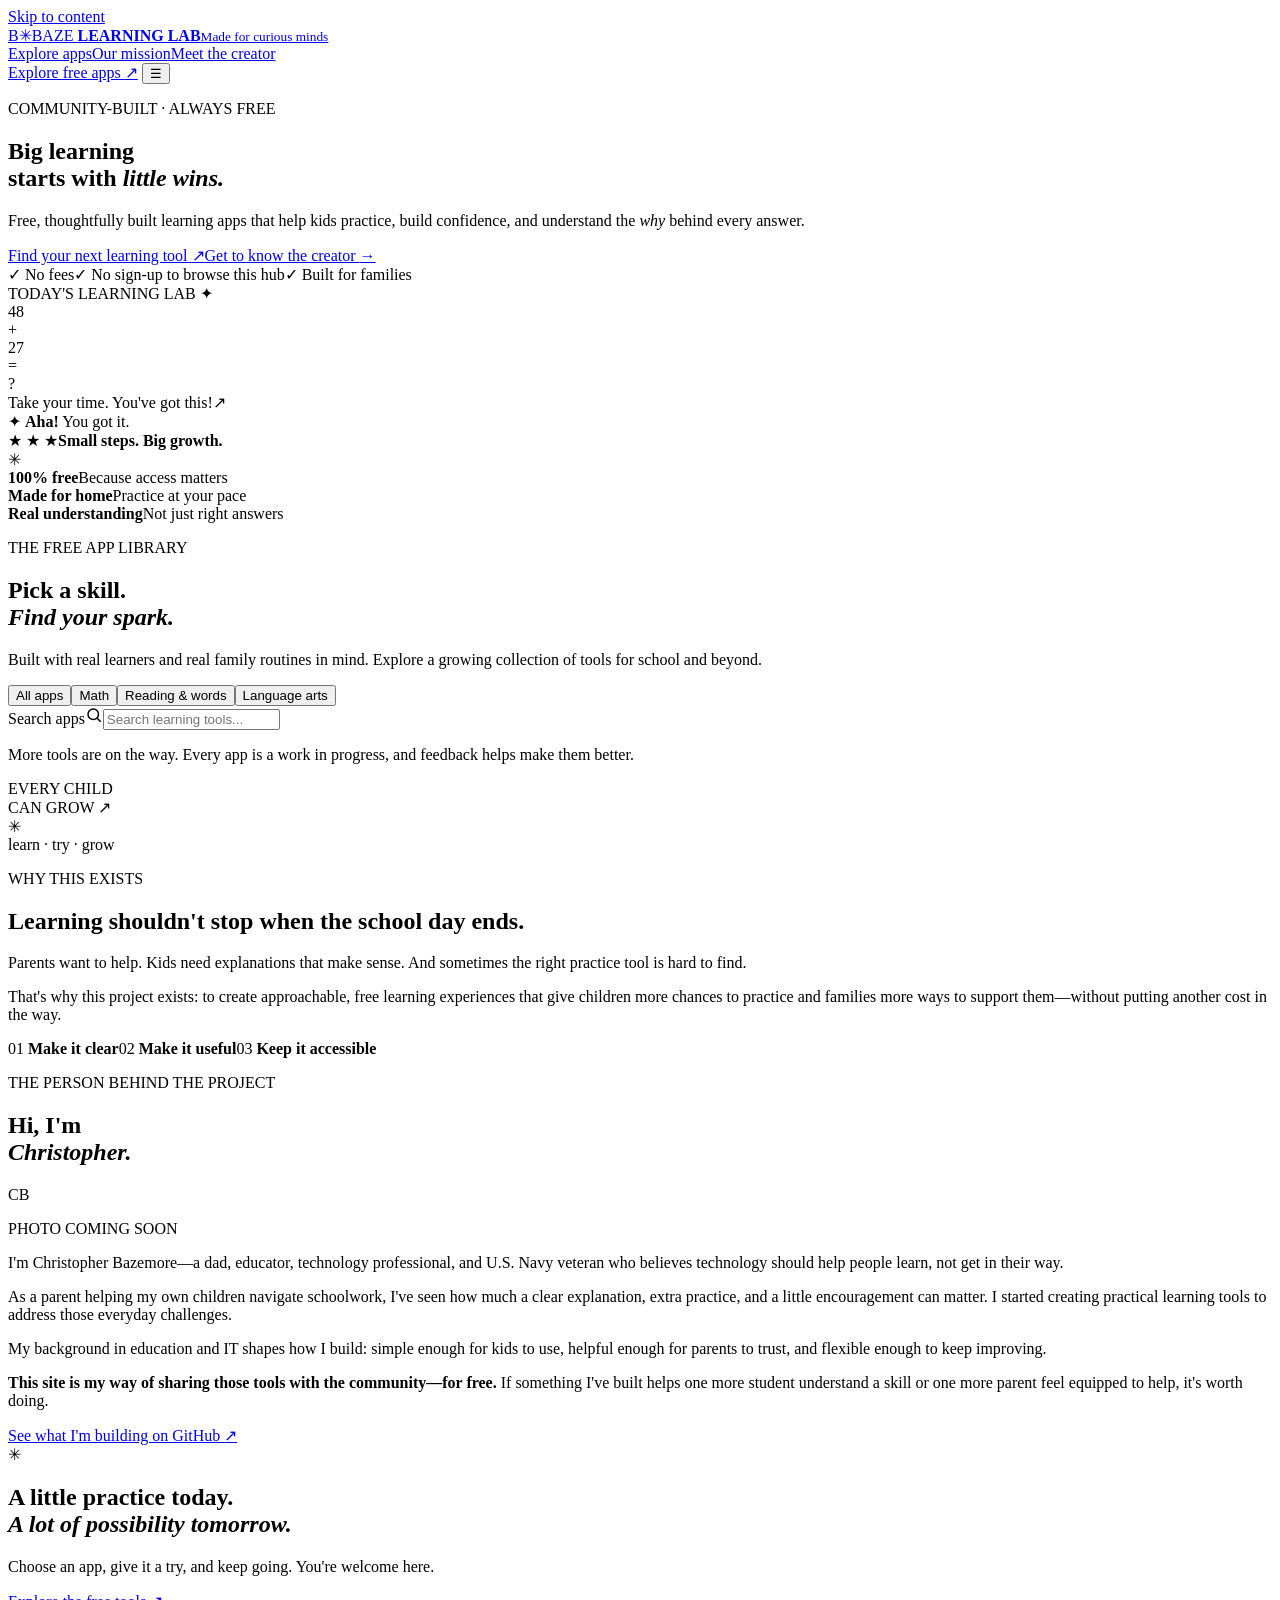
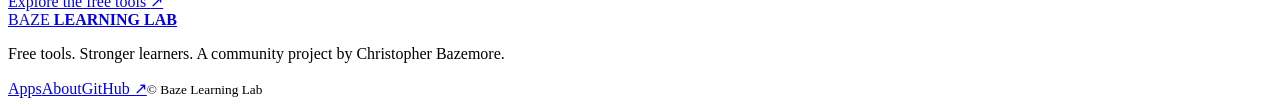
==== index.html @ 1b36d770 "Add Baze Learning Lab homepage" ====
<!doctype html>
<html lang="en">
<head>
  <meta charset="utf-8">
  <meta name="viewport" content="width=device-width, initial-scale=1">
  <meta name="theme-color" content="#102e31">
  <meta name="description" content="Free educational apps and practical learning tools for families, students and communities—created by Christopher Bazemore.">
  <meta property="og:title" content="Baze Learning Lab | Free Tools. Stronger Learners.">
  <meta property="og:description" content="A growing library of free, family-first learning apps created to make practice easier and learning stick.">
  <meta property="og:type" content="website">
  <title>Baze Learning Lab — Free Tools. Stronger Learners.</title>
  <link rel="icon" href="favicon.svg" type="image/svg+xml">
  <link rel="stylesheet" href="styles.css">
  <script defer src="script.js"></script>
</head>
<body>
  <a class="skip-link" href="#main">Skip to content</a>
  <header class="site-header">
    <div class="wrap nav-inner">
      <a class="brand" href="#home" aria-label="Baze Learning Lab home"><span class="brand-icon">B<span class="spark">✳</span></span><span>BAZE <strong>LEARNING LAB</strong><small>Made for curious minds</small></span></a>
      <nav aria-label="Main navigation"><a href="#apps">Explore apps</a><a href="#mission">Our mission</a><a href="#about">Meet the creator</a></nav>
      <a class="nav-cta" href="#apps">Explore free apps <span aria-hidden="true">↗</span></a>
      <button id="menuToggle" class="menu-toggle" aria-label="Open navigation" aria-expanded="false" aria-controls="mobileNav">☰</button>
    </div>
    <nav id="mobileNav" class="mobile-nav" aria-label="Mobile navigation" hidden><a href="#apps">Explore apps</a><a href="#mission">Our mission</a><a href="#about">Meet the creator</a></nav>
  </header>
  <main id="main">
    <section class="hero" id="home">
      <div class="wrap hero-layout">
        <div class="hero-copy"><p class="eyebrow"><span class="dot"></span> COMMUNITY-BUILT · ALWAYS FREE</p><h1>Big learning<br>starts with <em>little wins.</em></h1><p class="hero-lead">Free, thoughtfully built learning apps that help kids practice, build confidence, and understand the <em>why</em> behind every answer.</p><div class="hero-actions"><a class="btn btn-primary" href="#apps">Find your next learning tool <span aria-hidden="true">↗</span></a><a class="btn btn-text" href="#about">Get to know the creator <span aria-hidden="true">→</span></a></div><div class="hero-notes"><span>✓ No fees</span><span>✓ No sign-up to browse this hub</span><span>✓ Built for families</span></div></div>
        <div class="hero-art" aria-label="Illustrated learning dashboard"><div class="orb orb-one"></div><div class="orb orb-two"></div><div class="hero-card card-main"><div class="mini-title">TODAY'S LEARNING LAB <span>✦</span></div><div class="math-illustration"><div class="number number-a">48</div><div class="symbol">+</div><div class="number number-b">27</div><div class="equals">=</div><div class="question">?</div></div><div class="card-bottom"><span>Take your time. You've got this!</span><span class="small-arrow">↗</span></div></div><div class="floating-card float-top">✦ <strong>Aha!</strong> You got it.</div><div class="floating-card float-bottom"><span>★ ★ ★</span><strong>Small steps. Big growth.</strong></div><div class="decoration cross">✳</div></div>
      </div>
    </section>
    <section class="stats-band" aria-label="What matters"><div class="wrap stats-grid"><div><strong>100% free</strong><span>Because access matters</span></div><div><strong>Made for home</strong><span>Practice at your pace</span></div><div><strong>Real understanding</strong><span>Not just right answers</span></div></div></section>
    <section class="apps-section section" id="apps"><div class="wrap"><div class="section-top"><div><p class="eyebrow text-green">THE FREE APP LIBRARY</p><h2>Pick a skill.<br><em>Find your spark.</em></h2></div><p>Built with real learners and real family routines in mind. Explore a growing collection of tools for school and beyond.</p></div><div class="filters" role="group" aria-label="Filter apps"><div class="filter-buttons"><button class="filter active" data-filter="all" aria-pressed="true">All apps</button><button class="filter" data-filter="math" aria-pressed="false">Math</button><button class="filter" data-filter="reading" aria-pressed="false">Reading & words</button><button class="filter" data-filter="language" aria-pressed="false">Language arts</button></div><label class="search-wrap"><span class="visually-hidden">Search apps</span><svg viewBox="0 0 24 24" width="18" height="18" aria-hidden="true"><circle cx="11" cy="11" r="7" fill="none" stroke="currentColor" stroke-width="2"/><path d="m16 16 5 5" stroke="currentColor" stroke-width="2"/></svg><input type="search" id="search" placeholder="Search learning tools..."></label></div><div class="app-grid" id="appGrid"></div><p id="emptyState" class="empty" hidden>No apps match your search. Try another word or category.</p><p class="library-note">More tools are on the way. Every app is a work in progress, and feedback helps make them better.</p></div></section>
    <section class="mission-section section" id="mission"><div class="wrap mission-grid"><div class="mission-visual"><div class="mission-sticker">EVERY CHILD<br>CAN GROW <span>↗</span></div><div class="big-sun">✳</div><div class="scribble">learn · try · grow</div></div><div><p class="eyebrow">WHY THIS EXISTS</p><h2>Learning shouldn't stop when the school day ends.</h2><p>Parents want to help. Kids need explanations that make sense. And sometimes the right practice tool is hard to find.</p><p>That's why this project exists: to create approachable, free learning experiences that give children more chances to practice and families more ways to support them—without putting another cost in the way.</p><div class="mission-values"><span>01 <strong>Make it clear</strong></span><span>02 <strong>Make it useful</strong></span><span>03 <strong>Keep it accessible</strong></span></div></div></div></section>
    <section class="about-section section" id="about"><div class="wrap about-grid"><div><p class="eyebrow text-green">THE PERSON BEHIND THE PROJECT</p><h2>Hi, I'm<br><em>Christopher.</em></h2><div class="portrait-placeholder" aria-label="Creator portrait placeholder"><span>CB</span><p>PHOTO COMING SOON</p></div></div><div class="about-content"><p class="about-intro">I'm Christopher Bazemore—a dad, educator, technology professional, and U.S. Navy veteran who believes technology should help people learn, not get in their way.</p><p>As a parent helping my own children navigate schoolwork, I've seen how much a clear explanation, extra practice, and a little encouragement can matter. I started creating practical learning tools to address those everyday challenges.</p><p>My background in education and IT shapes how I build: simple enough for kids to use, helpful enough for parents to trust, and flexible enough to keep improving.</p><p><strong>This site is my way of sharing those tools with the community—for free.</strong> If something I've built helps one more student understand a skill or one more parent feel equipped to help, it's worth doing.</p><a class="about-link" href="https://github.com/bazeocrisy" target="_blank" rel="noopener noreferrer">See what I'm building on GitHub <span aria-hidden="true">↗</span></a></div></div></section>
    <section class="closing"><div class="wrap closing-content"><span class="closing-star" aria-hidden="true">✳</span><h2>A little practice today.<br><em>A lot of possibility tomorrow.</em></h2><p>Choose an app, give it a try, and keep going. You're welcome here.</p><a href="#apps" class="btn btn-light">Explore the free tools <span aria-hidden="true">↗</span></a></div></section>
  </main>
  <footer><div class="wrap footer-inner"><div><a class="footer-brand" href="#home">BAZE <strong>LEARNING LAB</strong></a><p>Free tools. Stronger learners. A community project by Christopher Bazemore.</p></div><div class="footer-right"><a href="#apps">Apps</a><a href="#about">About</a><a href="https://github.com/bazeocrisy" target="_blank" rel="noopener noreferrer">GitHub ↗</a><small>© <span id="year"></span> Baze Learning Lab</small></div></div></footer>
</body>
</html>
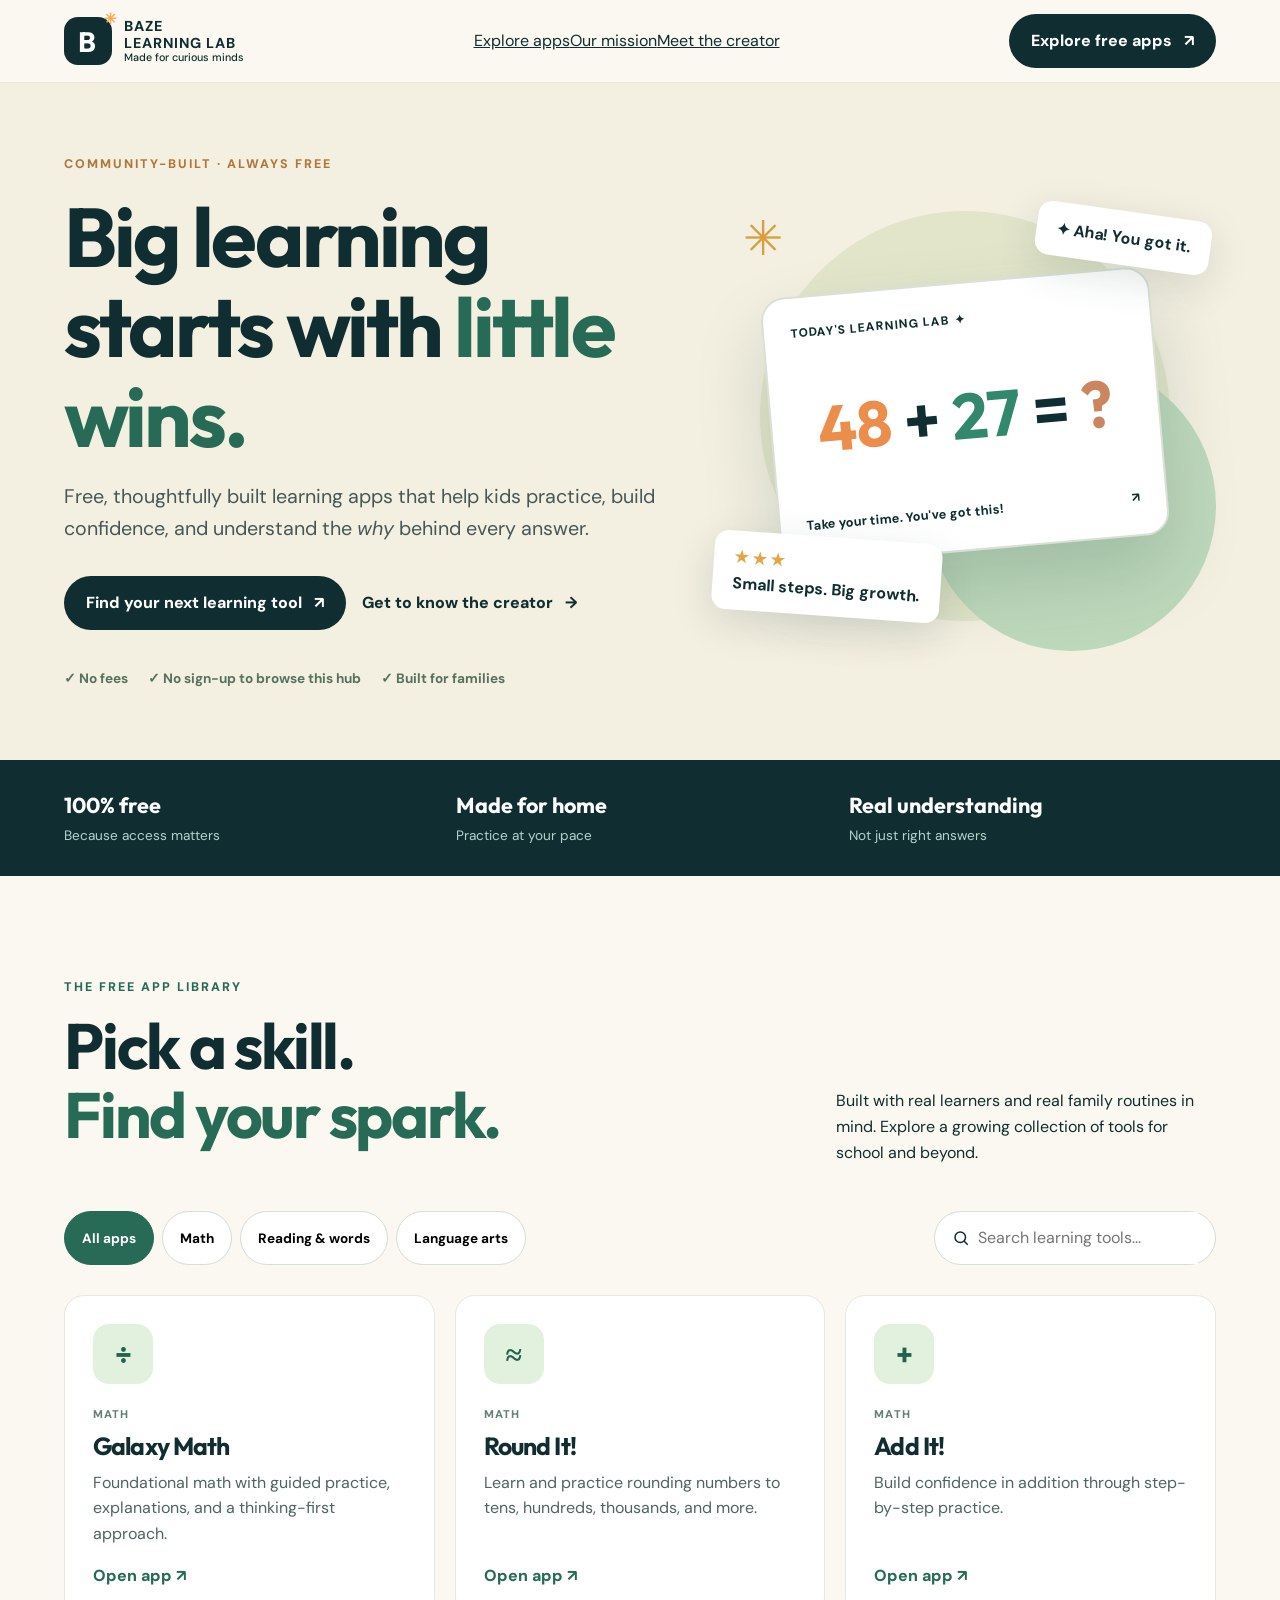
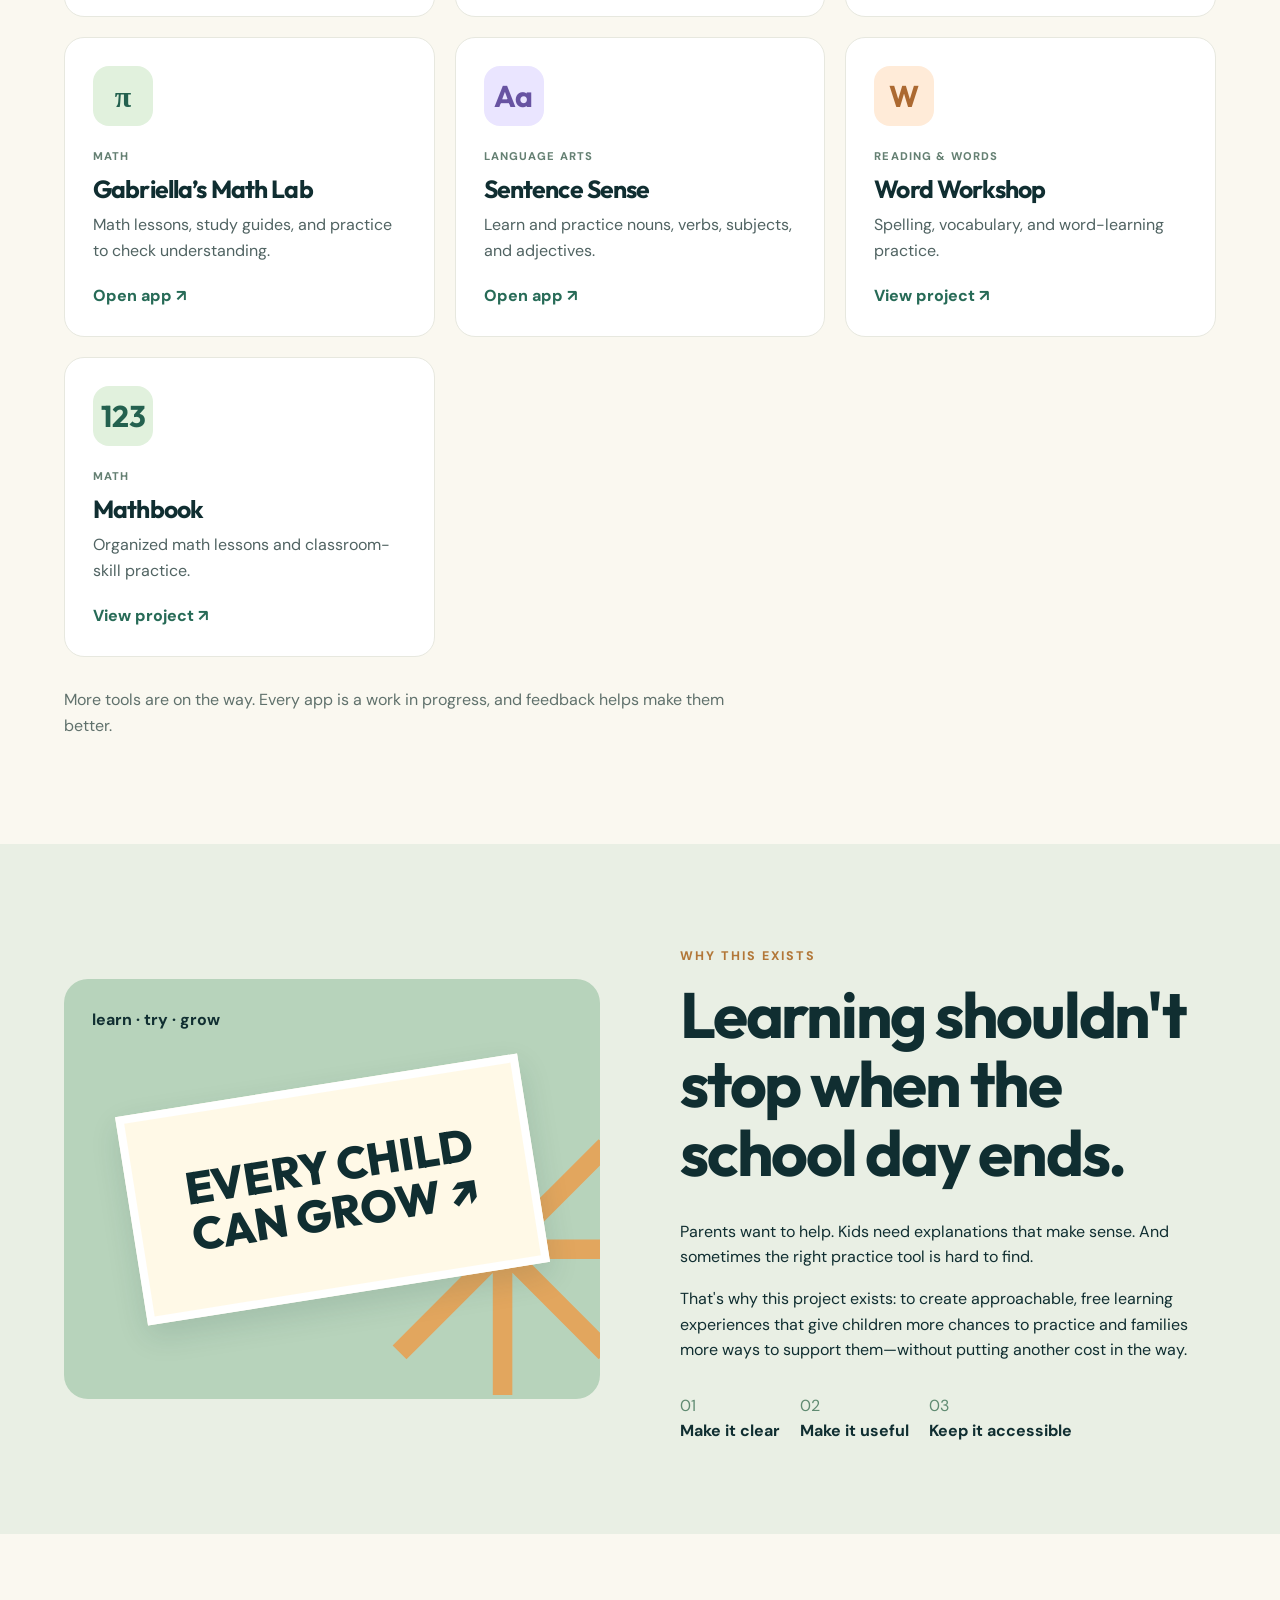
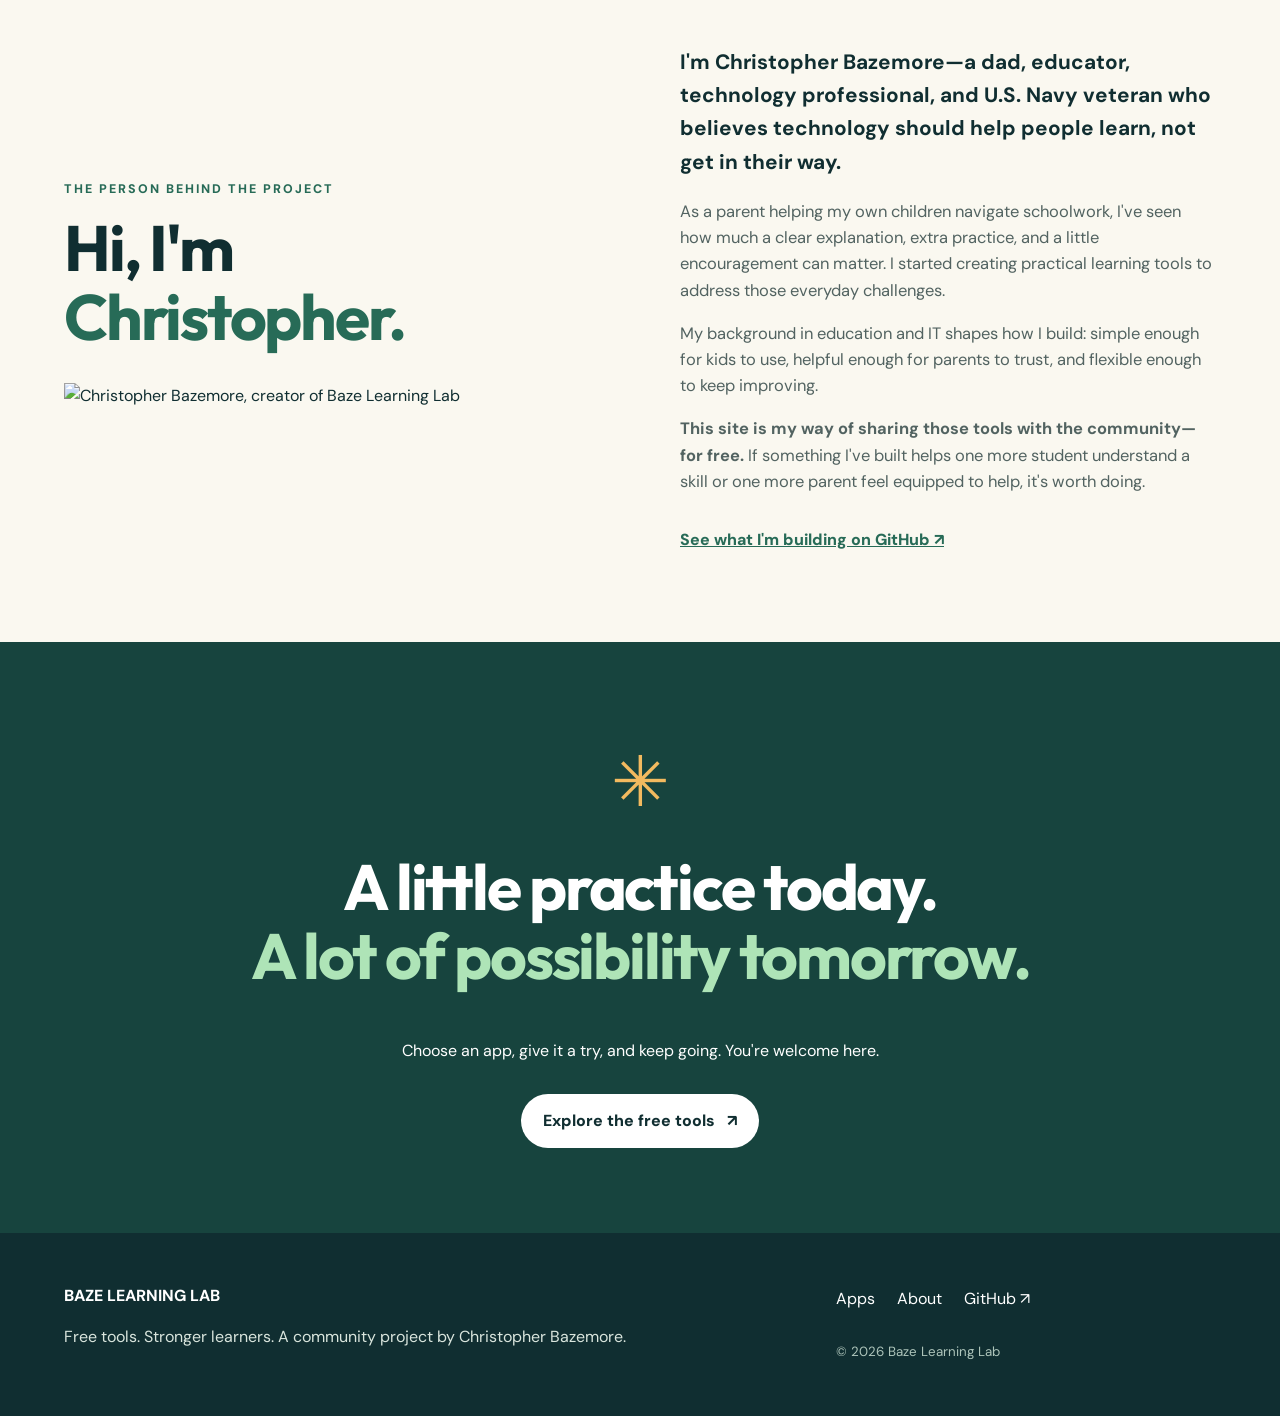
==== commit 98c8e6e7: "Display founder photograph in About section" ====
--- a/index.html
+++ b/index.html
@@ -34,7 +34,7 @@
     <section class="stats-band" aria-label="What matters"><div class="wrap stats-grid"><div><strong>100% free</strong><span>Because access matters</span></div><div><strong>Made for home</strong><span>Practice at your pace</span></div><div><strong>Real understanding</strong><span>Not just right answers</span></div></div></section>
     <section class="apps-section section" id="apps"><div class="wrap"><div class="section-top"><div><p class="eyebrow text-green">THE FREE APP LIBRARY</p><h2>Pick a skill.<br><em>Find your spark.</em></h2></div><p>Built with real learners and real family routines in mind. Explore a growing collection of tools for school and beyond.</p></div><div class="filters" role="group" aria-label="Filter apps"><div class="filter-buttons"><button class="filter active" data-filter="all" aria-pressed="true">All apps</button><button class="filter" data-filter="math" aria-pressed="false">Math</button><button class="filter" data-filter="reading" aria-pressed="false">Reading & words</button><button class="filter" data-filter="language" aria-pressed="false">Language arts</button></div><label class="search-wrap"><span class="visually-hidden">Search apps</span><svg viewBox="0 0 24 24" width="18" height="18" aria-hidden="true"><circle cx="11" cy="11" r="7" fill="none" stroke="currentColor" stroke-width="2"/><path d="m16 16 5 5" stroke="currentColor" stroke-width="2"/></svg><input type="search" id="search" placeholder="Search learning tools..."></label></div><div class="app-grid" id="appGrid"></div><p id="emptyState" class="empty" hidden>No apps match your search. Try another word or category.</p><p class="library-note">More tools are on the way. Every app is a work in progress, and feedback helps make them better.</p></div></section>
     <section class="mission-section section" id="mission"><div class="wrap mission-grid"><div class="mission-visual"><div class="mission-sticker">EVERY CHILD<br>CAN GROW <span>↗</span></div><div class="big-sun">✳</div><div class="scribble">learn · try · grow</div></div><div><p class="eyebrow">WHY THIS EXISTS</p><h2>Learning shouldn't stop when the school day ends.</h2><p>Parents want to help. Kids need explanations that make sense. And sometimes the right practice tool is hard to find.</p><p>That's why this project exists: to create approachable, free learning experiences that give children more chances to practice and families more ways to support them—without putting another cost in the way.</p><div class="mission-values"><span>01 <strong>Make it clear</strong></span><span>02 <strong>Make it useful</strong></span><span>03 <strong>Keep it accessible</strong></span></div></div></div></section>
-    <section class="about-section section" id="about"><div class="wrap about-grid"><div><p class="eyebrow text-green">THE PERSON BEHIND THE PROJECT</p><h2>Hi, I'm<br><em>Christopher.</em></h2><div class="portrait-placeholder" aria-label="Creator portrait placeholder"><span>CB</span><p>PHOTO COMING SOON</p></div></div><div class="about-content"><p class="about-intro">I'm Christopher Bazemore—a dad, educator, technology professional, and U.S. Navy veteran who believes technology should help people learn, not get in their way.</p><p>As a parent helping my own children navigate schoolwork, I've seen how much a clear explanation, extra practice, and a little encouragement can matter. I started creating practical learning tools to address those everyday challenges.</p><p>My background in education and IT shapes how I build: simple enough for kids to use, helpful enough for parents to trust, and flexible enough to keep improving.</p><p><strong>This site is my way of sharing those tools with the community—for free.</strong> If something I've built helps one more student understand a skill or one more parent feel equipped to help, it's worth doing.</p><a class="about-link" href="https://github.com/bazeocrisy" target="_blank" rel="noopener noreferrer">See what I'm building on GitHub <span aria-hidden="true">↗</span></a></div></div></section>
+    <section class="about-section section" id="about"><div class="wrap about-grid"><div><p class="eyebrow text-green">THE PERSON BEHIND THE PROJECT</p><h2>Hi, I'm<br><em>Christopher.</em></h2><img class="creator-portrait" src="IMG_0071.jpeg" alt="Christopher Bazemore, creator of Baze Learning Lab" width="460" height="460" loading="lazy"></div><div class="about-content"><p class="about-intro">I'm Christopher Bazemore—a dad, educator, technology professional, and U.S. Navy veteran who believes technology should help people learn, not get in their way.</p><p>As a parent helping my own children navigate schoolwork, I've seen how much a clear explanation, extra practice, and a little encouragement can matter. I started creating practical learning tools to address those everyday challenges.</p><p>My background in education and IT shapes how I build: simple enough for kids to use, helpful enough for parents to trust, and flexible enough to keep improving.</p><p><strong>This site is my way of sharing those tools with the community—for free.</strong> If something I've built helps one more student understand a skill or one more parent feel equipped to help, it's worth doing.</p><a class="about-link" href="https://github.com/bazeocrisy" target="_blank" rel="noopener noreferrer">See what I'm building on GitHub <span aria-hidden="true">↗</span></a></div></div></section>
     <section class="closing"><div class="wrap closing-content"><span class="closing-star" aria-hidden="true">✳</span><h2>A little practice today.<br><em>A lot of possibility tomorrow.</em></h2><p>Choose an app, give it a try, and keep going. You're welcome here.</p><a href="#apps" class="btn btn-light">Explore the free tools <span aria-hidden="true">↗</span></a></div></section>
   </main>
   <footer><div class="wrap footer-inner"><div><a class="footer-brand" href="#home">BAZE <strong>LEARNING LAB</strong></a><p>Free tools. Stronger learners. A community project by Christopher Bazemore.</p></div><div class="footer-right"><a href="#apps">Apps</a><a href="#about">About</a><a href="https://github.com/bazeocrisy" target="_blank" rel="noopener noreferrer">GitHub ↗</a><small>© <span id="year"></span> Baze Learning Lab</small></div></div></footer>
--- a/styles.css
+++ b/styles.css
@@ -0,0 +1,2 @@
+@import url('https://fonts.googleapis.com/css2?family=DM+Sans:wght@400;500;600;700;800&family=Outfit:wght@400;500;600;700;800&display=swap');
+:root{--ink:#102e31;--green:#276b57;--cream:#faf8f0;--orange:#f5aa57;--line:#e7e8df}*{box-sizing:border-box}html{scroll-behavior:smooth}body{margin:0;background:var(--cream);color:var(--ink);font-family:"DM Sans",Arial,sans-serif;line-height:1.6}h1,h2,h3{font-family:Outfit,Arial,sans-serif;line-height:1.08;letter-spacing:-.035em}h1{font-size:clamp(3.5rem,6.5vw,6.8rem);margin:.2em 0}h2{font-size:clamp(2.8rem,5vw,4.7rem);margin:.2em 0 .5em}h3{font-size:1.55rem;margin:.6rem 0}h1 em,h2 em{color:var(--green);font-style:normal}p{max-width:62ch}a{color:inherit}.wrap{max-width:1200px;margin:auto;padding:0 24px}.section{padding:90px 0}.eyebrow{font-size:.78rem;font-weight:800;letter-spacing:.16em;color:#b27738}.text-green{color:var(--green)}.skip-link{position:absolute;top:-80px;background:#fff;padding:10px;z-index:9}.skip-link:focus{top:0}.site-header{background:var(--cream);position:sticky;top:0;z-index:10;border-bottom:1px solid var(--line)}.nav-inner{min-height:82px;display:flex;align-items:center;justify-content:space-between;gap:24px}.brand{display:flex;align-items:center;gap:12px;text-decoration:none;font-size:.9rem;font-weight:800;line-height:1.15;letter-spacing:.07em}.brand strong{display:block}.brand small{display:block;font-size:.67rem;font-weight:500;letter-spacing:0}.brand-icon{display:grid;place-items:center;position:relative;width:48px;height:48px;border-radius:14px;background:var(--ink);color:white;font:bold 28px Outfit}.spark{position:absolute;color:var(--orange);font-size:15px;right:-6px;top:-8px}.nav-cta,.btn{display:inline-flex;align-items:center;gap:12px;text-decoration:none;font-weight:800;border-radius:40px;padding:14px 22px}.nav-cta,.btn-primary{background:var(--ink);color:white}.btn-text{padding-left:0}.btn-light{background:#fff;color:var(--ink)}.menu-toggle{display:none}.mobile-nav{padding:18px 25px;background:white}.mobile-nav a{display:block;padding:8px}.mobile-nav[hidden]{display:none}.hero{overflow:hidden;background:#f3efe1}.hero-layout{display:grid;grid-template-columns:1.1fr .9fr;align-items:center;min-height:670px;gap:35px;padding-top:60px;padding-bottom:70px}.hero-lead{font-size:1.23rem;color:#465758}.hero-actions{display:flex;align-items:center;flex-wrap:wrap;gap:16px;margin-top:32px}.hero-notes{display:flex;flex-wrap:wrap;gap:20px;font-size:.85rem;margin-top:38px;font-weight:700;color:#57715f}.hero-art{position:relative;min-height:470px;display:grid;place-items:center}.orb{position:absolute;border-radius:50%}.orb-one{width:410px;height:410px;background:#e2e5ca}.orb-two{width:290px;height:290px;background:#bed8bc;right:0;bottom:0}.hero-card{position:relative;transform:rotate(-5deg);background:white;box-shadow:0 35px 70px #1a48332c;border:2px solid #dae0d6;border-radius:24px;padding:26px;width:min(390px,90%)}.mini-title{font-size:.75rem;font-weight:800;letter-spacing:.09em}.math-illustration{font:700 clamp(42px,5vw,68px) Outfit;display:flex;flex-wrap:wrap;justify-content:center;align-items:center;gap:12px;padding:46px 0}.number-a{color:#ec8e4b}.number-b{color:#32886c}.question{color:#cb8660}.card-bottom{font-size:.8rem;font-weight:700;display:flex;justify-content:space-between}.floating-card{position:absolute;z-index:1;background:white;padding:14px 20px;border-radius:14px;box-shadow:0 12px 40px #153d3522;font-weight:700}.float-top{top:30px;right:5px;transform:rotate(8deg)}.float-bottom{bottom:35px;left:0;transform:rotate(4deg)}.float-bottom span{display:block;color:#e2a647}.cross{position:absolute;top:20px;left:30px;font-size:3rem;color:#d99e40}.stats-band{background:var(--ink);color:white;padding:28px 0}.stats-grid{display:grid;grid-template-columns:repeat(3,1fr);gap:25px}.stats-grid strong{display:block;font-family:Outfit;font-size:1.35rem}.stats-grid span{font-size:.85rem;color:#b3d2cd}.section-top{display:flex;justify-content:space-between;align-items:end;gap:40px}.section-top>p{max-width:380px}.filters{display:flex;justify-content:space-between;gap:16px;flex-wrap:wrap;margin:30px 0}.filter-buttons{display:flex;flex-wrap:wrap;gap:8px}.filter{border:1px solid #d7ded5;border-radius:50px;background:white;padding:11px 17px;font:700 .85rem "DM Sans";cursor:pointer}.filter.active{background:var(--green);border-color:var(--green);color:#fff}.search-wrap{display:flex;align-items:center;gap:8px;border:1px solid #d7ded5;border-radius:50px;background:#fff;padding:0 17px}.search-wrap input{border:0;padding:13px 0;font:inherit;outline:none;width:220px}.visually-hidden{position:absolute;width:1px;height:1px;overflow:hidden;clip:rect(0,0,0,0)}.app-grid{display:grid;grid-template-columns:repeat(3,minmax(0,1fr));gap:20px}.app-card{background:white;border:1px solid var(--line);border-radius:20px;padding:28px;display:flex;flex-direction:column;min-height:300px;transition:transform .2s,box-shadow .2s}.app-card:hover{transform:translateY(-4px);box-shadow:0 18px 40px #153d3518}.app-icon{width:60px;height:60px;border-radius:16px;background:#e1f1dd;color:#24614f;display:grid;place-items:center;font:bold 30px Outfit}.app-icon.reading{background:#ffebd8;color:#ac6931}.app-icon.language{background:#eae5ff;color:#6853a2}.app-category{color:#658073;text-transform:uppercase;letter-spacing:.1em;font-size:.7rem;font-weight:800;margin-top:22px}.app-card p{margin-top:0;color:#506362}.app-card a{margin-top:auto;font-weight:800;color:var(--green);text-decoration:none}.library-note,.empty{color:#60716c;margin-top:30px}.mission-section{background:#e9efe4}.mission-grid,.about-grid{display:grid;grid-template-columns:1fr 1fr;gap:80px;align-items:center}.mission-visual{min-height:420px;background:#b7d3bb;border-radius:24px;position:relative;display:grid;place-items:center;overflow:hidden}.mission-sticker{position:relative;z-index:1;padding:50px;background:#fff9e7;border:8px solid #fff;transform:rotate(-9deg);font:800 45px/1.05 Outfit;box-shadow:0 12px 30px #163f3f22}.big-sun{position:absolute;font-size:400px;color:#e2a65e;right:-70px;bottom:-180px}.scribble{position:absolute;top:28px;left:28px;font-weight:700}.mission-values{display:flex;flex-wrap:wrap;gap:20px;margin-top:30px}.mission-values span{display:block;color:#608b72}.mission-values strong{display:block;color:var(--ink)}.portrait-placeholder{border-radius:22px;background:#dce8db;max-width:330px;min-height:320px;display:grid;place-content:center;text-align:center}.portrait-placeholder span{font:bold 100px Outfit;color:#58916e}.portrait-placeholder p{font-size:.7rem;font-weight:800;letter-spacing:.15em}.about-content p{font-size:1.03rem;color:#526361}.about-content .about-intro{font-size:1.3rem;color:var(--ink);font-weight:700}.about-link{display:inline-block;font-weight:800;margin-top:15px;color:var(--green)}.closing{background:#17443e;color:white;text-align:center;padding:85px 0}.closing h2 em{color:#aee4b7}.closing-content{display:grid;justify-items:center}.closing-content p{margin-bottom:30px}.closing-star{font-size:70px;color:#f3ba5f}footer{padding:50px 0;background:#102e31;color:#d9e5dd}.footer-inner{display:flex;justify-content:space-between;gap:40px}.footer-brand{color:#fff;text-decoration:none;font-weight:800}.footer-right{display:flex;flex-wrap:wrap;gap:22px;align-items:center}.footer-right a{color:#fff;text-decoration:none}.footer-right small{width:100%;color:#adc4ba}@media(max-width:850px){.hero-layout,.mission-grid,.about-grid{grid-template-columns:1fr}.hero-layout{padding-top:50px}.hero-art{min-height:350px}.app-grid{grid-template-columns:repeat(2,1fr)}.section-top{display:block}.mission-grid,.about-grid{gap:40px}}@media(max-width:600px){.nav-cta{display:none}.menu-toggle{display:block;border:0;background:var(--ink);color:#fff;border-radius:9px;padding:10px 14px}.hero-art{min-height:270px}.hero-card{padding:15px}.math-illustration{padding:22px 0}.floating-card{font-size:.7rem}.stats-grid{grid-template-columns:1fr;gap:16px}.app-grid{grid-template-columns:1fr}.section{padding:55px 0}.mission-visual{min-height:280px}.mission-sticker{font-size:30px}.footer-inner{display:block}.footer-right{margin-top:25px}.search-wrap{width:100%}.search-wrap input{width:100%}}@media(prefers-reduced-motion:reduce){html{scroll-behavior:auto}.app-card{transition:none}}
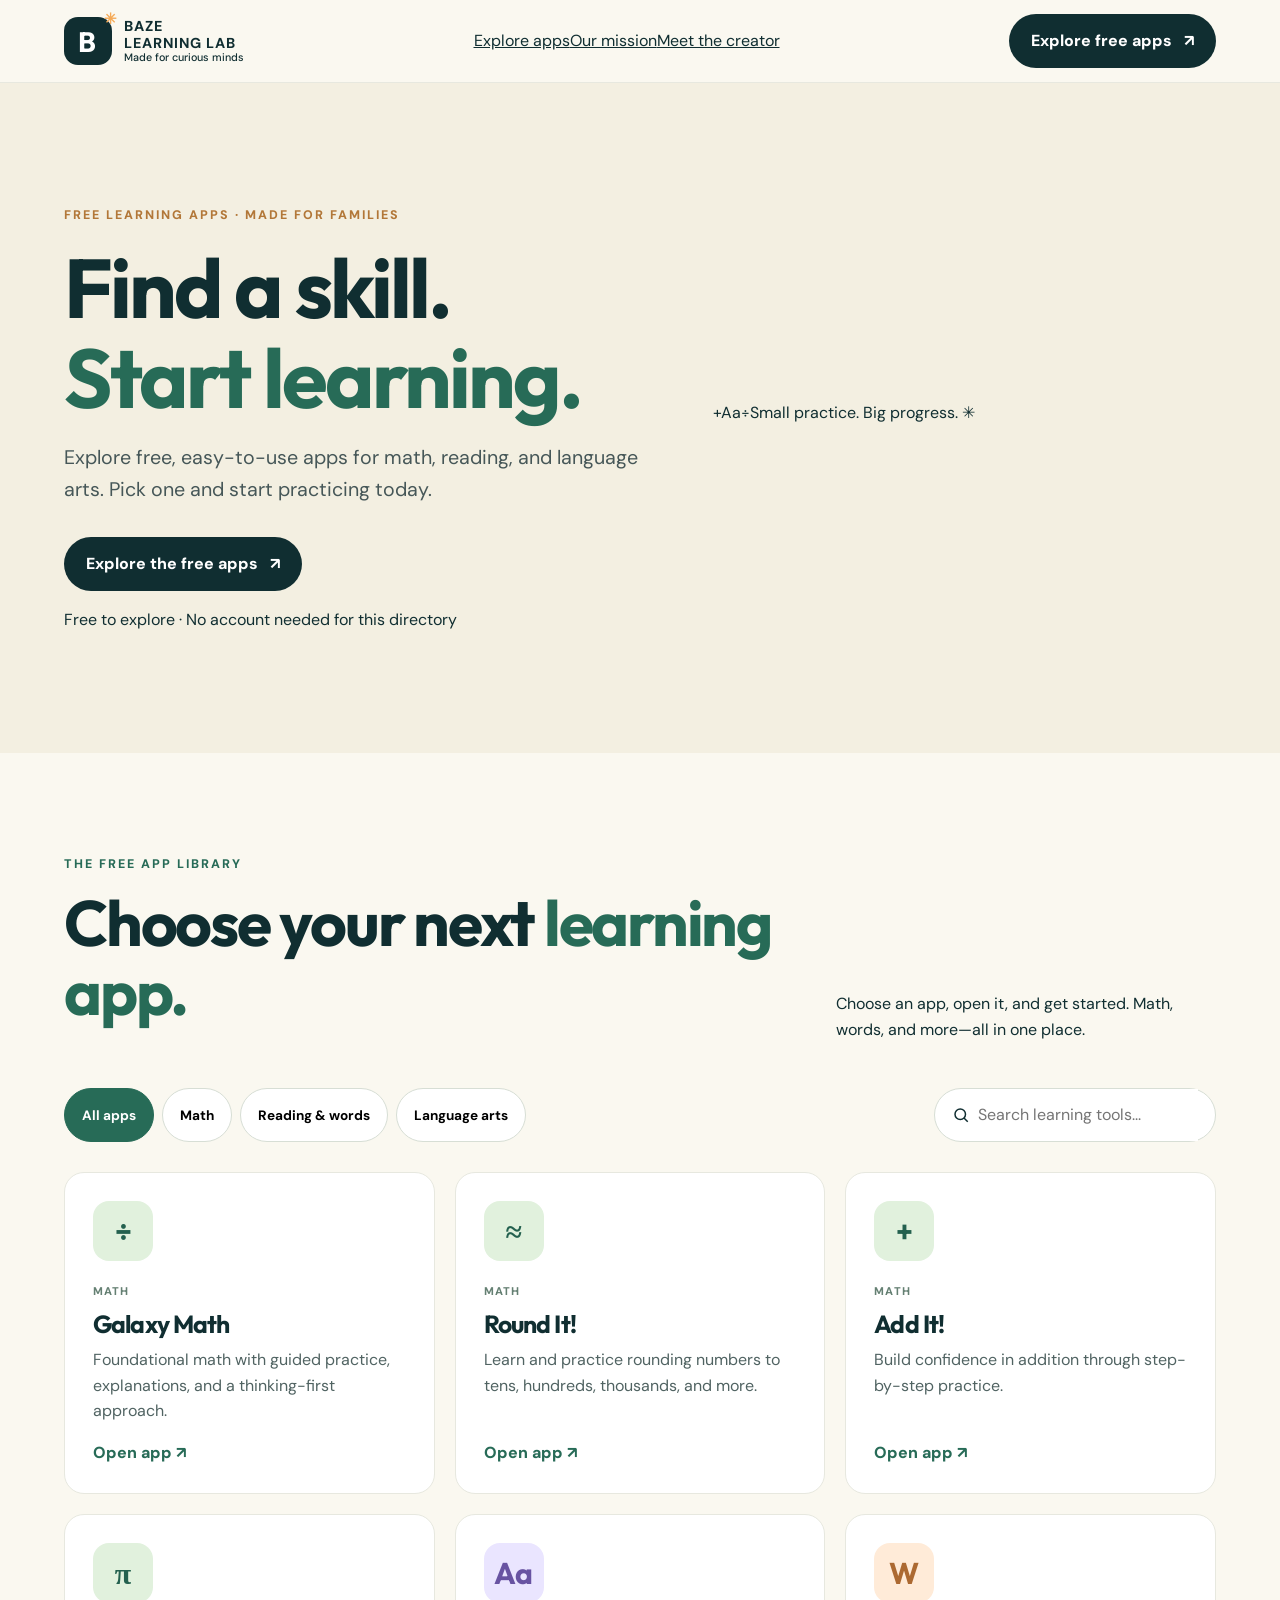
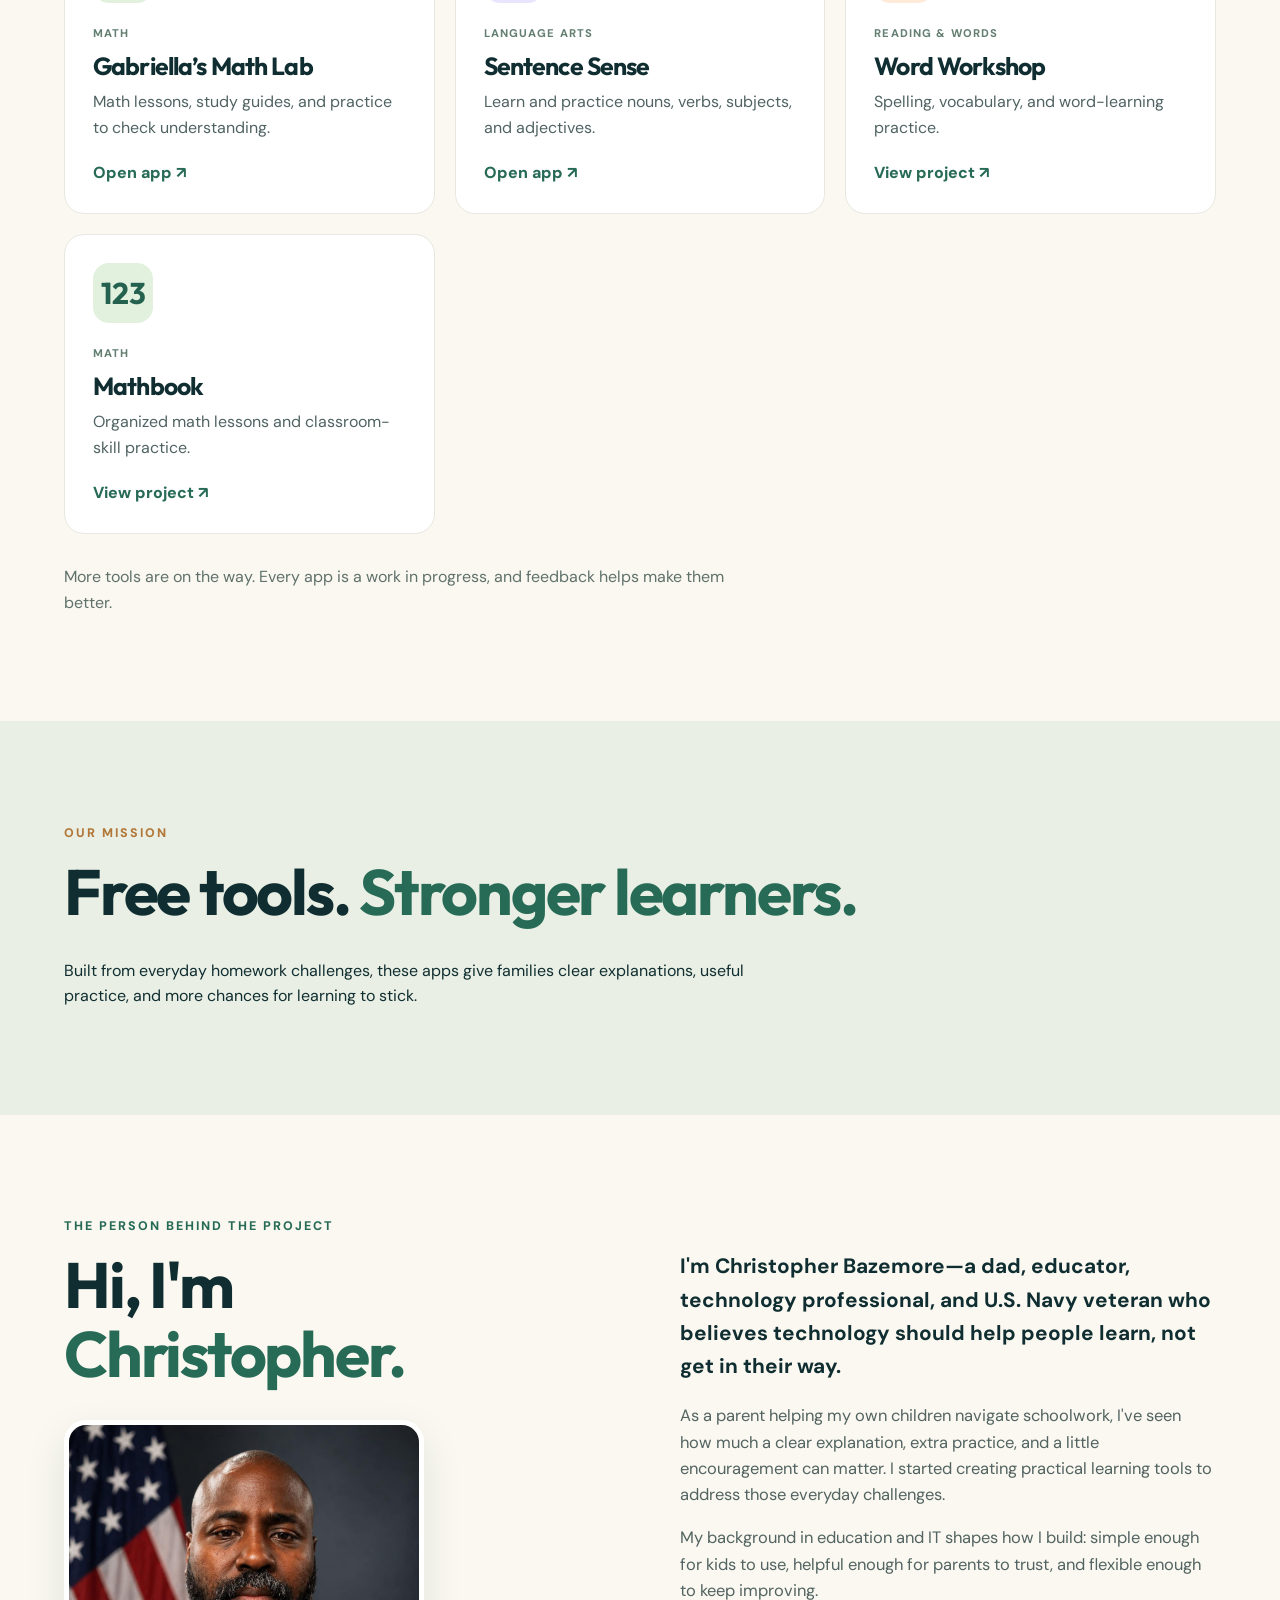
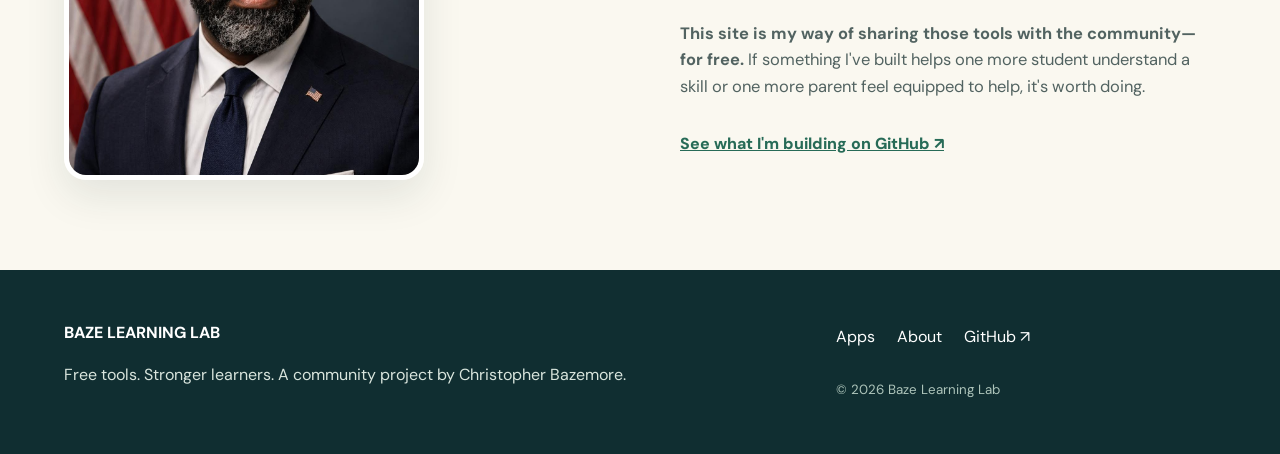
==== commit d05ccef1: "Make homepage app-first with a short focused hero" ====
--- a/index.html
+++ b/index.html
@@ -25,17 +25,10 @@
     <nav id="mobileNav" class="mobile-nav" aria-label="Mobile navigation" hidden><a href="#apps">Explore apps</a><a href="#mission">Our mission</a><a href="#about">Meet the creator</a></nav>
   </header>
   <main id="main">
-    <section class="hero" id="home">
-      <div class="wrap hero-layout">
-        <div class="hero-copy"><p class="eyebrow"><span class="dot"></span> COMMUNITY-BUILT · ALWAYS FREE</p><h1>Big learning<br>starts with <em>little wins.</em></h1><p class="hero-lead">Free, thoughtfully built learning apps that help kids practice, build confidence, and understand the <em>why</em> behind every answer.</p><div class="hero-actions"><a class="btn btn-primary" href="#apps">Find your next learning tool <span aria-hidden="true">↗</span></a><a class="btn btn-text" href="#about">Get to know the creator <span aria-hidden="true">→</span></a></div><div class="hero-notes"><span>✓ No fees</span><span>✓ No sign-up to browse this hub</span><span>✓ Built for families</span></div></div>
-        <div class="hero-art" aria-label="Illustrated learning dashboard"><div class="orb orb-one"></div><div class="orb orb-two"></div><div class="hero-card card-main"><div class="mini-title">TODAY'S LEARNING LAB <span>✦</span></div><div class="math-illustration"><div class="number number-a">48</div><div class="symbol">+</div><div class="number number-b">27</div><div class="equals">=</div><div class="question">?</div></div><div class="card-bottom"><span>Take your time. You've got this!</span><span class="small-arrow">↗</span></div></div><div class="floating-card float-top">✦ <strong>Aha!</strong> You got it.</div><div class="floating-card float-bottom"><span>★ ★ ★</span><strong>Small steps. Big growth.</strong></div><div class="decoration cross">✳</div></div>
-      </div>
-    </section>
-    <section class="stats-band" aria-label="What matters"><div class="wrap stats-grid"><div><strong>100% free</strong><span>Because access matters</span></div><div><strong>Made for home</strong><span>Practice at your pace</span></div><div><strong>Real understanding</strong><span>Not just right answers</span></div></div></section>
-    <section class="apps-section section" id="apps"><div class="wrap"><div class="section-top"><div><p class="eyebrow text-green">THE FREE APP LIBRARY</p><h2>Pick a skill.<br><em>Find your spark.</em></h2></div><p>Built with real learners and real family routines in mind. Explore a growing collection of tools for school and beyond.</p></div><div class="filters" role="group" aria-label="Filter apps"><div class="filter-buttons"><button class="filter active" data-filter="all" aria-pressed="true">All apps</button><button class="filter" data-filter="math" aria-pressed="false">Math</button><button class="filter" data-filter="reading" aria-pressed="false">Reading & words</button><button class="filter" data-filter="language" aria-pressed="false">Language arts</button></div><label class="search-wrap"><span class="visually-hidden">Search apps</span><svg viewBox="0 0 24 24" width="18" height="18" aria-hidden="true"><circle cx="11" cy="11" r="7" fill="none" stroke="currentColor" stroke-width="2"/><path d="m16 16 5 5" stroke="currentColor" stroke-width="2"/></svg><input type="search" id="search" placeholder="Search learning tools..."></label></div><div class="app-grid" id="appGrid"></div><p id="emptyState" class="empty" hidden>No apps match your search. Try another word or category.</p><p class="library-note">More tools are on the way. Every app is a work in progress, and feedback helps make them better.</p></div></section>
-    <section class="mission-section section" id="mission"><div class="wrap mission-grid"><div class="mission-visual"><div class="mission-sticker">EVERY CHILD<br>CAN GROW <span>↗</span></div><div class="big-sun">✳</div><div class="scribble">learn · try · grow</div></div><div><p class="eyebrow">WHY THIS EXISTS</p><h2>Learning shouldn't stop when the school day ends.</h2><p>Parents want to help. Kids need explanations that make sense. And sometimes the right practice tool is hard to find.</p><p>That's why this project exists: to create approachable, free learning experiences that give children more chances to practice and families more ways to support them—without putting another cost in the way.</p><div class="mission-values"><span>01 <strong>Make it clear</strong></span><span>02 <strong>Make it useful</strong></span><span>03 <strong>Keep it accessible</strong></span></div></div></div></section>
+    <section class="hero" id="home"><div class="wrap hero-layout"><div class="hero-copy"><p class="eyebrow">FREE LEARNING APPS · MADE FOR FAMILIES</p><h1>Find a skill.<br><em>Start learning.</em></h1><p class="hero-lead">Explore free, easy-to-use apps for math, reading, and language arts. Pick one and start practicing today.</p><div class="hero-actions"><a class="btn btn-primary" href="#apps">Explore the free apps <span aria-hidden="true">↗</span></a><span class="hero-free">Free to explore · No account needed for this directory</span></div></div><div class="hero-side" aria-hidden="true"><span class="hero-symbol symbol-one">+</span><span class="hero-symbol symbol-two">Aa</span><span class="hero-symbol symbol-three">÷</span><span class="hero-side-caption">Small practice. Big progress. ✳</span></div></div></section>
+    <section class="apps-section section" id="apps"><div class="wrap"><div class="section-top"><div><p class="eyebrow text-green">THE FREE APP LIBRARY</p><h2>Choose your next <em>learning app.</em></h2></div><p>Choose an app, open it, and get started. Math, words, and more—all in one place.</p></div><div class="filters" role="group" aria-label="Filter apps"><div class="filter-buttons"><button class="filter active" data-filter="all" aria-pressed="true">All apps</button><button class="filter" data-filter="math" aria-pressed="false">Math</button><button class="filter" data-filter="reading" aria-pressed="false">Reading & words</button><button class="filter" data-filter="language" aria-pressed="false">Language arts</button></div><label class="search-wrap"><span class="visually-hidden">Search apps</span><svg viewBox="0 0 24 24" width="18" height="18" aria-hidden="true"><circle cx="11" cy="11" r="7" fill="none" stroke="currentColor" stroke-width="2"/><path d="m16 16 5 5" stroke="currentColor" stroke-width="2"/></svg><input type="search" id="search" placeholder="Search learning tools..."></label></div><div class="app-grid" id="appGrid"></div><p id="emptyState" class="empty" hidden>No apps match your search. Try another word or category.</p><p class="library-note">More tools are on the way. Every app is a work in progress, and feedback helps make them better.</p></div></section>
+    <section class="mission-section section" id="mission"><div class="wrap mission-compact"><div><p class="eyebrow">OUR MISSION</p><h2>Free tools. <em>Stronger learners.</em></h2></div><p>Built from everyday homework challenges, these apps give families clear explanations, useful practice, and more chances for learning to stick.</p></div></section>
     <section class="about-section section" id="about"><div class="wrap about-grid"><div><p class="eyebrow text-green">THE PERSON BEHIND THE PROJECT</p><h2>Hi, I'm<br><em>Christopher.</em></h2><img class="creator-portrait" src="IMG_0071.jpeg" alt="Christopher Bazemore, creator of Baze Learning Lab" width="460" height="460" loading="lazy"></div><div class="about-content"><p class="about-intro">I'm Christopher Bazemore—a dad, educator, technology professional, and U.S. Navy veteran who believes technology should help people learn, not get in their way.</p><p>As a parent helping my own children navigate schoolwork, I've seen how much a clear explanation, extra practice, and a little encouragement can matter. I started creating practical learning tools to address those everyday challenges.</p><p>My background in education and IT shapes how I build: simple enough for kids to use, helpful enough for parents to trust, and flexible enough to keep improving.</p><p><strong>This site is my way of sharing those tools with the community—for free.</strong> If something I've built helps one more student understand a skill or one more parent feel equipped to help, it's worth doing.</p><a class="about-link" href="https://github.com/bazeocrisy" target="_blank" rel="noopener noreferrer">See what I'm building on GitHub <span aria-hidden="true">↗</span></a></div></div></section>
-    <section class="closing"><div class="wrap closing-content"><span class="closing-star" aria-hidden="true">✳</span><h2>A little practice today.<br><em>A lot of possibility tomorrow.</em></h2><p>Choose an app, give it a try, and keep going. You're welcome here.</p><a href="#apps" class="btn btn-light">Explore the free tools <span aria-hidden="true">↗</span></a></div></section>
   </main>
   <footer><div class="wrap footer-inner"><div><a class="footer-brand" href="#home">BAZE <strong>LEARNING LAB</strong></a><p>Free tools. Stronger learners. A community project by Christopher Bazemore.</p></div><div class="footer-right"><a href="#apps">Apps</a><a href="#about">About</a><a href="https://github.com/bazeocrisy" target="_blank" rel="noopener noreferrer">GitHub ↗</a><small>© <span id="year"></span> Baze Learning Lab</small></div></div></footer>
 </body>
--- a/styles.css
+++ b/styles.css
@@ -1,2 +1,4 @@
 @import url('https://fonts.googleapis.com/css2?family=DM+Sans:wght@400;500;600;700;800&family=Outfit:wght@400;500;600;700;800&display=swap');
 :root{--ink:#102e31;--green:#276b57;--cream:#faf8f0;--orange:#f5aa57;--line:#e7e8df}*{box-sizing:border-box}html{scroll-behavior:smooth}body{margin:0;background:var(--cream);color:var(--ink);font-family:"DM Sans",Arial,sans-serif;line-height:1.6}h1,h2,h3{font-family:Outfit,Arial,sans-serif;line-height:1.08;letter-spacing:-.035em}h1{font-size:clamp(3.5rem,6.5vw,6.8rem);margin:.2em 0}h2{font-size:clamp(2.8rem,5vw,4.7rem);margin:.2em 0 .5em}h3{font-size:1.55rem;margin:.6rem 0}h1 em,h2 em{color:var(--green);font-style:normal}p{max-width:62ch}a{color:inherit}.wrap{max-width:1200px;margin:auto;padding:0 24px}.section{padding:90px 0}.eyebrow{font-size:.78rem;font-weight:800;letter-spacing:.16em;color:#b27738}.text-green{color:var(--green)}.skip-link{position:absolute;top:-80px;background:#fff;padding:10px;z-index:9}.skip-link:focus{top:0}.site-header{background:var(--cream);position:sticky;top:0;z-index:10;border-bottom:1px solid var(--line)}.nav-inner{min-height:82px;display:flex;align-items:center;justify-content:space-between;gap:24px}.brand{display:flex;align-items:center;gap:12px;text-decoration:none;font-size:.9rem;font-weight:800;line-height:1.15;letter-spacing:.07em}.brand strong{display:block}.brand small{display:block;font-size:.67rem;font-weight:500;letter-spacing:0}.brand-icon{display:grid;place-items:center;position:relative;width:48px;height:48px;border-radius:14px;background:var(--ink);color:white;font:bold 28px Outfit}.spark{position:absolute;color:var(--orange);font-size:15px;right:-6px;top:-8px}.nav-cta,.btn{display:inline-flex;align-items:center;gap:12px;text-decoration:none;font-weight:800;border-radius:40px;padding:14px 22px}.nav-cta,.btn-primary{background:var(--ink);color:white}.btn-text{padding-left:0}.btn-light{background:#fff;color:var(--ink)}.menu-toggle{display:none}.mobile-nav{padding:18px 25px;background:white}.mobile-nav a{display:block;padding:8px}.mobile-nav[hidden]{display:none}.hero{overflow:hidden;background:#f3efe1}.hero-layout{display:grid;grid-template-columns:1.1fr .9fr;align-items:center;min-height:670px;gap:35px;padding-top:60px;padding-bottom:70px}.hero-lead{font-size:1.23rem;color:#465758}.hero-actions{display:flex;align-items:center;flex-wrap:wrap;gap:16px;margin-top:32px}.hero-notes{display:flex;flex-wrap:wrap;gap:20px;font-size:.85rem;margin-top:38px;font-weight:700;color:#57715f}.hero-art{position:relative;min-height:470px;display:grid;place-items:center}.orb{position:absolute;border-radius:50%}.orb-one{width:410px;height:410px;background:#e2e5ca}.orb-two{width:290px;height:290px;background:#bed8bc;right:0;bottom:0}.hero-card{position:relative;transform:rotate(-5deg);background:white;box-shadow:0 35px 70px #1a48332c;border:2px solid #dae0d6;border-radius:24px;padding:26px;width:min(390px,90%)}.mini-title{font-size:.75rem;font-weight:800;letter-spacing:.09em}.math-illustration{font:700 clamp(42px,5vw,68px) Outfit;display:flex;flex-wrap:wrap;justify-content:center;align-items:center;gap:12px;padding:46px 0}.number-a{color:#ec8e4b}.number-b{color:#32886c}.question{color:#cb8660}.card-bottom{font-size:.8rem;font-weight:700;display:flex;justify-content:space-between}.floating-card{position:absolute;z-index:1;background:white;padding:14px 20px;border-radius:14px;box-shadow:0 12px 40px #153d3522;font-weight:700}.float-top{top:30px;right:5px;transform:rotate(8deg)}.float-bottom{bottom:35px;left:0;transform:rotate(4deg)}.float-bottom span{display:block;color:#e2a647}.cross{position:absolute;top:20px;left:30px;font-size:3rem;color:#d99e40}.stats-band{background:var(--ink);color:white;padding:28px 0}.stats-grid{display:grid;grid-template-columns:repeat(3,1fr);gap:25px}.stats-grid strong{display:block;font-family:Outfit;font-size:1.35rem}.stats-grid span{font-size:.85rem;color:#b3d2cd}.section-top{display:flex;justify-content:space-between;align-items:end;gap:40px}.section-top>p{max-width:380px}.filters{display:flex;justify-content:space-between;gap:16px;flex-wrap:wrap;margin:30px 0}.filter-buttons{display:flex;flex-wrap:wrap;gap:8px}.filter{border:1px solid #d7ded5;border-radius:50px;background:white;padding:11px 17px;font:700 .85rem "DM Sans";cursor:pointer}.filter.active{background:var(--green);border-color:var(--green);color:#fff}.search-wrap{display:flex;align-items:center;gap:8px;border:1px solid #d7ded5;border-radius:50px;background:#fff;padding:0 17px}.search-wrap input{border:0;padding:13px 0;font:inherit;outline:none;width:220px}.visually-hidden{position:absolute;width:1px;height:1px;overflow:hidden;clip:rect(0,0,0,0)}.app-grid{display:grid;grid-template-columns:repeat(3,minmax(0,1fr));gap:20px}.app-card{background:white;border:1px solid var(--line);border-radius:20px;padding:28px;display:flex;flex-direction:column;min-height:300px;transition:transform .2s,box-shadow .2s}.app-card:hover{transform:translateY(-4px);box-shadow:0 18px 40px #153d3518}.app-icon{width:60px;height:60px;border-radius:16px;background:#e1f1dd;color:#24614f;display:grid;place-items:center;font:bold 30px Outfit}.app-icon.reading{background:#ffebd8;color:#ac6931}.app-icon.language{background:#eae5ff;color:#6853a2}.app-category{color:#658073;text-transform:uppercase;letter-spacing:.1em;font-size:.7rem;font-weight:800;margin-top:22px}.app-card p{margin-top:0;color:#506362}.app-card a{margin-top:auto;font-weight:800;color:var(--green);text-decoration:none}.library-note,.empty{color:#60716c;margin-top:30px}.mission-section{background:#e9efe4}.mission-grid,.about-grid{display:grid;grid-template-columns:1fr 1fr;gap:80px;align-items:center}.mission-visual{min-height:420px;background:#b7d3bb;border-radius:24px;position:relative;display:grid;place-items:center;overflow:hidden}.mission-sticker{position:relative;z-index:1;padding:50px;background:#fff9e7;border:8px solid #fff;transform:rotate(-9deg);font:800 45px/1.05 Outfit;box-shadow:0 12px 30px #163f3f22}.big-sun{position:absolute;font-size:400px;color:#e2a65e;right:-70px;bottom:-180px}.scribble{position:absolute;top:28px;left:28px;font-weight:700}.mission-values{display:flex;flex-wrap:wrap;gap:20px;margin-top:30px}.mission-values span{display:block;color:#608b72}.mission-values strong{display:block;color:var(--ink)}.portrait-placeholder{border-radius:22px;background:#dce8db;max-width:330px;min-height:320px;display:grid;place-content:center;text-align:center}.portrait-placeholder span{font:bold 100px Outfit;color:#58916e}.portrait-placeholder p{font-size:.7rem;font-weight:800;letter-spacing:.15em}.about-content p{font-size:1.03rem;color:#526361}.about-content .about-intro{font-size:1.3rem;color:var(--ink);font-weight:700}.about-link{display:inline-block;font-weight:800;margin-top:15px;color:var(--green)}.closing{background:#17443e;color:white;text-align:center;padding:85px 0}.closing h2 em{color:#aee4b7}.closing-content{display:grid;justify-items:center}.closing-content p{margin-bottom:30px}.closing-star{font-size:70px;color:#f3ba5f}footer{padding:50px 0;background:#102e31;color:#d9e5dd}.footer-inner{display:flex;justify-content:space-between;gap:40px}.footer-brand{color:#fff;text-decoration:none;font-weight:800}.footer-right{display:flex;flex-wrap:wrap;gap:22px;align-items:center}.footer-right a{color:#fff;text-decoration:none}.footer-right small{width:100%;color:#adc4ba}@media(max-width:850px){.hero-layout,.mission-grid,.about-grid{grid-template-columns:1fr}.hero-layout{padding-top:50px}.hero-art{min-height:350px}.app-grid{grid-template-columns:repeat(2,1fr)}.section-top{display:block}.mission-grid,.about-grid{gap:40px}}@media(max-width:600px){.nav-cta{display:none}.menu-toggle{display:block;border:0;background:var(--ink);color:#fff;border-radius:9px;padding:10px 14px}.hero-art{min-height:270px}.hero-card{padding:15px}.math-illustration{padding:22px 0}.floating-card{font-size:.7rem}.stats-grid{grid-template-columns:1fr;gap:16px}.app-grid{grid-template-columns:1fr}.section{padding:55px 0}.mission-visual{min-height:280px}.mission-sticker{font-size:30px}.footer-inner{display:block}.footer-right{margin-top:25px}.search-wrap{width:100%}.search-wrap input{width:100%}}@media(prefers-reduced-motion:reduce){html{scroll-behavior:auto}.app-card{transition:none}}
+
+.creator-portrait{display:block;width:min(100%,360px);height:auto;aspect-ratio:1;object-fit:cover;border-radius:22px;box-shadow:0 16px 40px #102e311a;border:5px solid white}
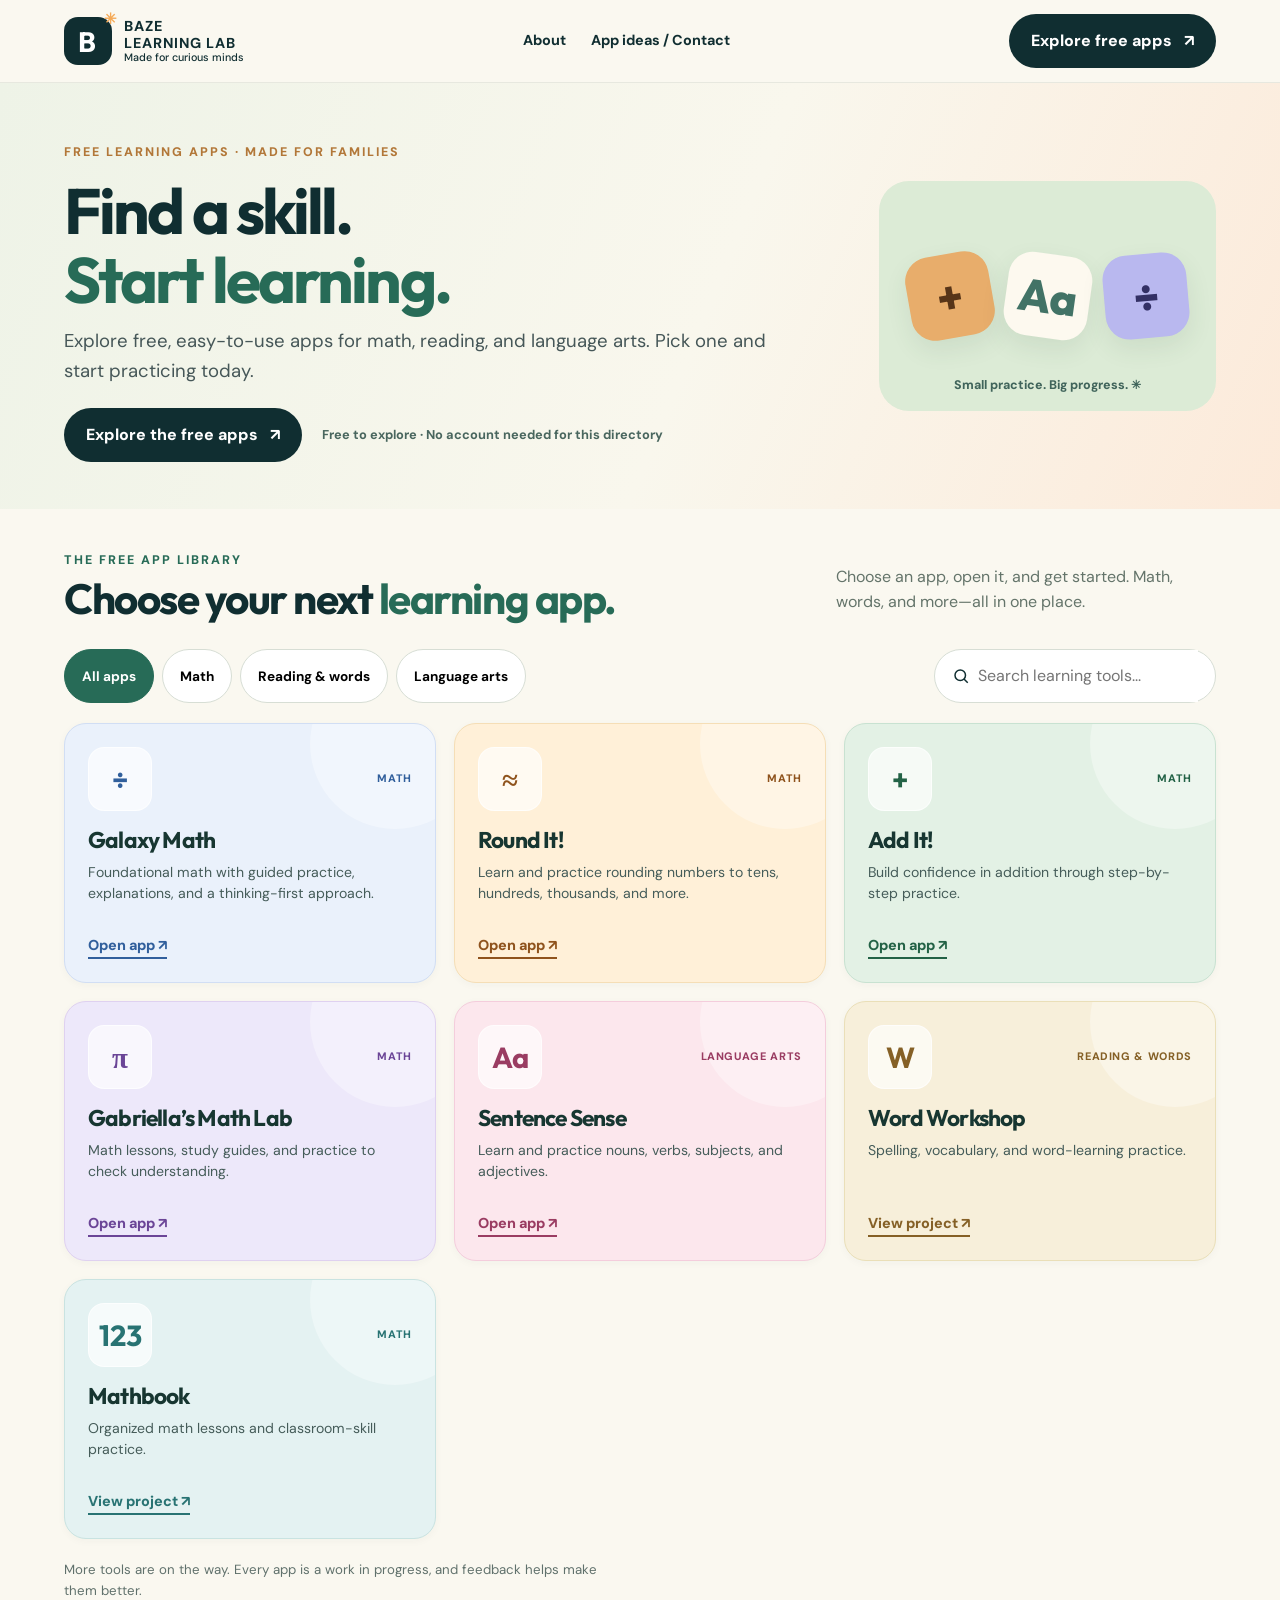
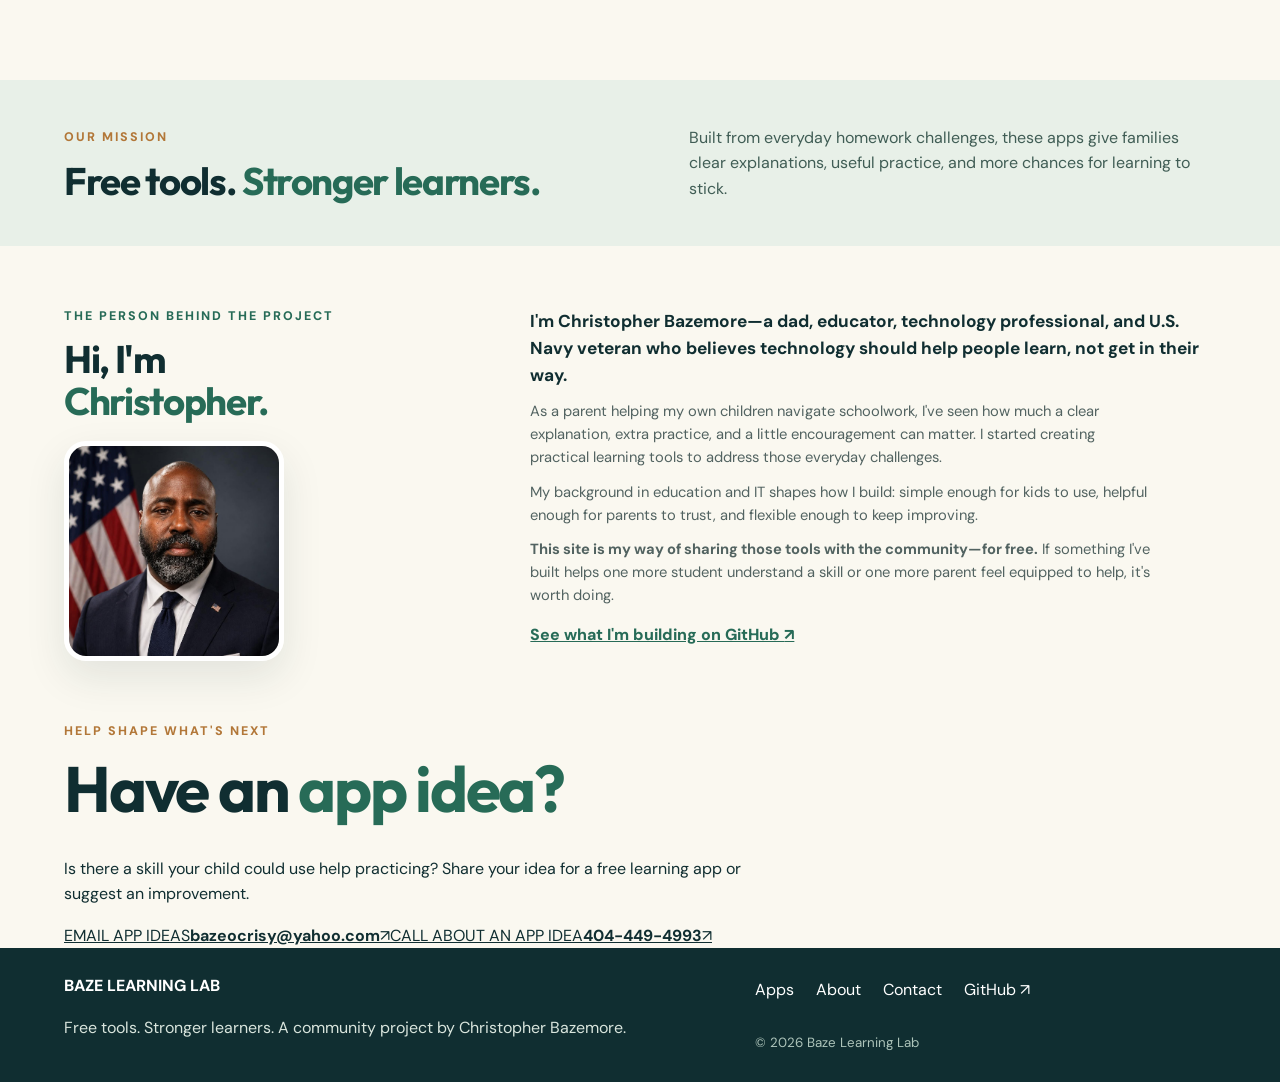
==== commit dc20508e: "Simplify navigation and add app idea contact section" ====
--- a/index.html
+++ b/index.html
@@ -18,18 +18,19 @@
   <header class="site-header">
     <div class="wrap nav-inner">
       <a class="brand" href="#home" aria-label="Baze Learning Lab home"><span class="brand-icon">B<span class="spark">✳</span></span><span>BAZE <strong>LEARNING LAB</strong><small>Made for curious minds</small></span></a>
-      <nav aria-label="Main navigation"><a href="#apps">Explore apps</a><a href="#mission">Our mission</a><a href="#about">Meet the creator</a></nav>
+      <nav aria-label="Main navigation"><a href="#about">About</a><a href="#contact">App ideas / Contact</a></nav>
       <a class="nav-cta" href="#apps">Explore free apps <span aria-hidden="true">↗</span></a>
       <button id="menuToggle" class="menu-toggle" aria-label="Open navigation" aria-expanded="false" aria-controls="mobileNav">☰</button>
     </div>
-    <nav id="mobileNav" class="mobile-nav" aria-label="Mobile navigation" hidden><a href="#apps">Explore apps</a><a href="#mission">Our mission</a><a href="#about">Meet the creator</a></nav>
+    <nav id="mobileNav" class="mobile-nav" aria-label="Mobile navigation" hidden><a href="#apps">Explore apps</a><a href="#about">About</a><a href="#contact">App ideas / Contact</a></nav>
   </header>
   <main id="main">
     <section class="hero" id="home"><div class="wrap hero-layout"><div class="hero-copy"><p class="eyebrow">FREE LEARNING APPS · MADE FOR FAMILIES</p><h1>Find a skill.<br><em>Start learning.</em></h1><p class="hero-lead">Explore free, easy-to-use apps for math, reading, and language arts. Pick one and start practicing today.</p><div class="hero-actions"><a class="btn btn-primary" href="#apps">Explore the free apps <span aria-hidden="true">↗</span></a><span class="hero-free">Free to explore · No account needed for this directory</span></div></div><div class="hero-side" aria-hidden="true"><span class="hero-symbol symbol-one">+</span><span class="hero-symbol symbol-two">Aa</span><span class="hero-symbol symbol-three">÷</span><span class="hero-side-caption">Small practice. Big progress. ✳</span></div></div></section>
     <section class="apps-section section" id="apps"><div class="wrap"><div class="section-top"><div><p class="eyebrow text-green">THE FREE APP LIBRARY</p><h2>Choose your next <em>learning app.</em></h2></div><p>Choose an app, open it, and get started. Math, words, and more—all in one place.</p></div><div class="filters" role="group" aria-label="Filter apps"><div class="filter-buttons"><button class="filter active" data-filter="all" aria-pressed="true">All apps</button><button class="filter" data-filter="math" aria-pressed="false">Math</button><button class="filter" data-filter="reading" aria-pressed="false">Reading & words</button><button class="filter" data-filter="language" aria-pressed="false">Language arts</button></div><label class="search-wrap"><span class="visually-hidden">Search apps</span><svg viewBox="0 0 24 24" width="18" height="18" aria-hidden="true"><circle cx="11" cy="11" r="7" fill="none" stroke="currentColor" stroke-width="2"/><path d="m16 16 5 5" stroke="currentColor" stroke-width="2"/></svg><input type="search" id="search" placeholder="Search learning tools..."></label></div><div class="app-grid" id="appGrid"></div><p id="emptyState" class="empty" hidden>No apps match your search. Try another word or category.</p><p class="library-note">More tools are on the way. Every app is a work in progress, and feedback helps make them better.</p></div></section>
     <section class="mission-section section" id="mission"><div class="wrap mission-compact"><div><p class="eyebrow">OUR MISSION</p><h2>Free tools. <em>Stronger learners.</em></h2></div><p>Built from everyday homework challenges, these apps give families clear explanations, useful practice, and more chances for learning to stick.</p></div></section>
     <section class="about-section section" id="about"><div class="wrap about-grid"><div><p class="eyebrow text-green">THE PERSON BEHIND THE PROJECT</p><h2>Hi, I'm<br><em>Christopher.</em></h2><img class="creator-portrait" src="IMG_0071.jpeg" alt="Christopher Bazemore, creator of Baze Learning Lab" width="460" height="460" loading="lazy"></div><div class="about-content"><p class="about-intro">I'm Christopher Bazemore—a dad, educator, technology professional, and U.S. Navy veteran who believes technology should help people learn, not get in their way.</p><p>As a parent helping my own children navigate schoolwork, I've seen how much a clear explanation, extra practice, and a little encouragement can matter. I started creating practical learning tools to address those everyday challenges.</p><p>My background in education and IT shapes how I build: simple enough for kids to use, helpful enough for parents to trust, and flexible enough to keep improving.</p><p><strong>This site is my way of sharing those tools with the community—for free.</strong> If something I've built helps one more student understand a skill or one more parent feel equipped to help, it's worth doing.</p><a class="about-link" href="https://github.com/bazeocrisy" target="_blank" rel="noopener noreferrer">See what I'm building on GitHub <span aria-hidden="true">↗</span></a></div></div></section>
+    <section id="contact" class="contact-section"><div class="wrap contact-layout"><div><p class="eyebrow">HELP SHAPE WHAT'S NEXT</p><h2>Have an <em>app idea?</em></h2><p>Is there a skill your child could use help practicing? Share your idea for a free learning app or suggest an improvement.</p></div><div class="contact-links"><a href="mailto:bazeocrisy@yahoo.com?subject=Baze%20Learning%20Lab%20App%20Idea" class="contact-link"><span>EMAIL APP IDEAS</span><strong>bazeocrisy@yahoo.com</strong><span aria-hidden="true">↗</span></a><a href="tel:+14044494993" class="contact-link"><span>CALL ABOUT AN APP IDEA</span><strong>404-449-4993</strong><span aria-hidden="true">↗</span></a></div></div></section>
   </main>
-  <footer><div class="wrap footer-inner"><div><a class="footer-brand" href="#home">BAZE <strong>LEARNING LAB</strong></a><p>Free tools. Stronger learners. A community project by Christopher Bazemore.</p></div><div class="footer-right"><a href="#apps">Apps</a><a href="#about">About</a><a href="https://github.com/bazeocrisy" target="_blank" rel="noopener noreferrer">GitHub ↗</a><small>© <span id="year"></span> Baze Learning Lab</small></div></div></footer>
+  <footer><div class="wrap footer-inner"><div><a class="footer-brand" href="#home">BAZE <strong>LEARNING LAB</strong></a><p>Free tools. Stronger learners. A community project by Christopher Bazemore.</p></div><div class="footer-right"><a href="#apps">Apps</a><a href="#about">About</a><a href="#contact">Contact</a><a href="https://github.com/bazeocrisy" target="_blank" rel="noopener noreferrer">GitHub ↗</a><small>© <span id="year"></span> Baze Learning Lab</small></div></div></footer>
 </body>
 </html>
--- a/styles.css
+++ b/styles.css
@@ -2,3 +2,57 @@
 :root{--ink:#102e31;--green:#276b57;--cream:#faf8f0;--orange:#f5aa57;--line:#e7e8df}*{box-sizing:border-box}html{scroll-behavior:smooth}body{margin:0;background:var(--cream);color:var(--ink);font-family:"DM Sans",Arial,sans-serif;line-height:1.6}h1,h2,h3{font-family:Outfit,Arial,sans-serif;line-height:1.08;letter-spacing:-.035em}h1{font-size:clamp(3.5rem,6.5vw,6.8rem);margin:.2em 0}h2{font-size:clamp(2.8rem,5vw,4.7rem);margin:.2em 0 .5em}h3{font-size:1.55rem;margin:.6rem 0}h1 em,h2 em{color:var(--green);font-style:normal}p{max-width:62ch}a{color:inherit}.wrap{max-width:1200px;margin:auto;padding:0 24px}.section{padding:90px 0}.eyebrow{font-size:.78rem;font-weight:800;letter-spacing:.16em;color:#b27738}.text-green{color:var(--green)}.skip-link{position:absolute;top:-80px;background:#fff;padding:10px;z-index:9}.skip-link:focus{top:0}.site-header{background:var(--cream);position:sticky;top:0;z-index:10;border-bottom:1px solid var(--line)}.nav-inner{min-height:82px;display:flex;align-items:center;justify-content:space-between;gap:24px}.brand{display:flex;align-items:center;gap:12px;text-decoration:none;font-size:.9rem;font-weight:800;line-height:1.15;letter-spacing:.07em}.brand strong{display:block}.brand small{display:block;font-size:.67rem;font-weight:500;letter-spacing:0}.brand-icon{display:grid;place-items:center;position:relative;width:48px;height:48px;border-radius:14px;background:var(--ink);color:white;font:bold 28px Outfit}.spark{position:absolute;color:var(--orange);font-size:15px;right:-6px;top:-8px}.nav-cta,.btn{display:inline-flex;align-items:center;gap:12px;text-decoration:none;font-weight:800;border-radius:40px;padding:14px 22px}.nav-cta,.btn-primary{background:var(--ink);color:white}.btn-text{padding-left:0}.btn-light{background:#fff;color:var(--ink)}.menu-toggle{display:none}.mobile-nav{padding:18px 25px;background:white}.mobile-nav a{display:block;padding:8px}.mobile-nav[hidden]{display:none}.hero{overflow:hidden;background:#f3efe1}.hero-layout{display:grid;grid-template-columns:1.1fr .9fr;align-items:center;min-height:670px;gap:35px;padding-top:60px;padding-bottom:70px}.hero-lead{font-size:1.23rem;color:#465758}.hero-actions{display:flex;align-items:center;flex-wrap:wrap;gap:16px;margin-top:32px}.hero-notes{display:flex;flex-wrap:wrap;gap:20px;font-size:.85rem;margin-top:38px;font-weight:700;color:#57715f}.hero-art{position:relative;min-height:470px;display:grid;place-items:center}.orb{position:absolute;border-radius:50%}.orb-one{width:410px;height:410px;background:#e2e5ca}.orb-two{width:290px;height:290px;background:#bed8bc;right:0;bottom:0}.hero-card{position:relative;transform:rotate(-5deg);background:white;box-shadow:0 35px 70px #1a48332c;border:2px solid #dae0d6;border-radius:24px;padding:26px;width:min(390px,90%)}.mini-title{font-size:.75rem;font-weight:800;letter-spacing:.09em}.math-illustration{font:700 clamp(42px,5vw,68px) Outfit;display:flex;flex-wrap:wrap;justify-content:center;align-items:center;gap:12px;padding:46px 0}.number-a{color:#ec8e4b}.number-b{color:#32886c}.question{color:#cb8660}.card-bottom{font-size:.8rem;font-weight:700;display:flex;justify-content:space-between}.floating-card{position:absolute;z-index:1;background:white;padding:14px 20px;border-radius:14px;box-shadow:0 12px 40px #153d3522;font-weight:700}.float-top{top:30px;right:5px;transform:rotate(8deg)}.float-bottom{bottom:35px;left:0;transform:rotate(4deg)}.float-bottom span{display:block;color:#e2a647}.cross{position:absolute;top:20px;left:30px;font-size:3rem;color:#d99e40}.stats-band{background:var(--ink);color:white;padding:28px 0}.stats-grid{display:grid;grid-template-columns:repeat(3,1fr);gap:25px}.stats-grid strong{display:block;font-family:Outfit;font-size:1.35rem}.stats-grid span{font-size:.85rem;color:#b3d2cd}.section-top{display:flex;justify-content:space-between;align-items:end;gap:40px}.section-top>p{max-width:380px}.filters{display:flex;justify-content:space-between;gap:16px;flex-wrap:wrap;margin:30px 0}.filter-buttons{display:flex;flex-wrap:wrap;gap:8px}.filter{border:1px solid #d7ded5;border-radius:50px;background:white;padding:11px 17px;font:700 .85rem "DM Sans";cursor:pointer}.filter.active{background:var(--green);border-color:var(--green);color:#fff}.search-wrap{display:flex;align-items:center;gap:8px;border:1px solid #d7ded5;border-radius:50px;background:#fff;padding:0 17px}.search-wrap input{border:0;padding:13px 0;font:inherit;outline:none;width:220px}.visually-hidden{position:absolute;width:1px;height:1px;overflow:hidden;clip:rect(0,0,0,0)}.app-grid{display:grid;grid-template-columns:repeat(3,minmax(0,1fr));gap:20px}.app-card{background:white;border:1px solid var(--line);border-radius:20px;padding:28px;display:flex;flex-direction:column;min-height:300px;transition:transform .2s,box-shadow .2s}.app-card:hover{transform:translateY(-4px);box-shadow:0 18px 40px #153d3518}.app-icon{width:60px;height:60px;border-radius:16px;background:#e1f1dd;color:#24614f;display:grid;place-items:center;font:bold 30px Outfit}.app-icon.reading{background:#ffebd8;color:#ac6931}.app-icon.language{background:#eae5ff;color:#6853a2}.app-category{color:#658073;text-transform:uppercase;letter-spacing:.1em;font-size:.7rem;font-weight:800;margin-top:22px}.app-card p{margin-top:0;color:#506362}.app-card a{margin-top:auto;font-weight:800;color:var(--green);text-decoration:none}.library-note,.empty{color:#60716c;margin-top:30px}.mission-section{background:#e9efe4}.mission-grid,.about-grid{display:grid;grid-template-columns:1fr 1fr;gap:80px;align-items:center}.mission-visual{min-height:420px;background:#b7d3bb;border-radius:24px;position:relative;display:grid;place-items:center;overflow:hidden}.mission-sticker{position:relative;z-index:1;padding:50px;background:#fff9e7;border:8px solid #fff;transform:rotate(-9deg);font:800 45px/1.05 Outfit;box-shadow:0 12px 30px #163f3f22}.big-sun{position:absolute;font-size:400px;color:#e2a65e;right:-70px;bottom:-180px}.scribble{position:absolute;top:28px;left:28px;font-weight:700}.mission-values{display:flex;flex-wrap:wrap;gap:20px;margin-top:30px}.mission-values span{display:block;color:#608b72}.mission-values strong{display:block;color:var(--ink)}.portrait-placeholder{border-radius:22px;background:#dce8db;max-width:330px;min-height:320px;display:grid;place-content:center;text-align:center}.portrait-placeholder span{font:bold 100px Outfit;color:#58916e}.portrait-placeholder p{font-size:.7rem;font-weight:800;letter-spacing:.15em}.about-content p{font-size:1.03rem;color:#526361}.about-content .about-intro{font-size:1.3rem;color:var(--ink);font-weight:700}.about-link{display:inline-block;font-weight:800;margin-top:15px;color:var(--green)}.closing{background:#17443e;color:white;text-align:center;padding:85px 0}.closing h2 em{color:#aee4b7}.closing-content{display:grid;justify-items:center}.closing-content p{margin-bottom:30px}.closing-star{font-size:70px;color:#f3ba5f}footer{padding:50px 0;background:#102e31;color:#d9e5dd}.footer-inner{display:flex;justify-content:space-between;gap:40px}.footer-brand{color:#fff;text-decoration:none;font-weight:800}.footer-right{display:flex;flex-wrap:wrap;gap:22px;align-items:center}.footer-right a{color:#fff;text-decoration:none}.footer-right small{width:100%;color:#adc4ba}@media(max-width:850px){.hero-layout,.mission-grid,.about-grid{grid-template-columns:1fr}.hero-layout{padding-top:50px}.hero-art{min-height:350px}.app-grid{grid-template-columns:repeat(2,1fr)}.section-top{display:block}.mission-grid,.about-grid{gap:40px}}@media(max-width:600px){.nav-cta{display:none}.menu-toggle{display:block;border:0;background:var(--ink);color:#fff;border-radius:9px;padding:10px 14px}.hero-art{min-height:270px}.hero-card{padding:15px}.math-illustration{padding:22px 0}.floating-card{font-size:.7rem}.stats-grid{grid-template-columns:1fr;gap:16px}.app-grid{grid-template-columns:1fr}.section{padding:55px 0}.mission-visual{min-height:280px}.mission-sticker{font-size:30px}.footer-inner{display:block}.footer-right{margin-top:25px}.search-wrap{width:100%}.search-wrap input{width:100%}}@media(prefers-reduced-motion:reduce){html{scroll-behavior:auto}.app-card{transition:none}}
 
 .creator-portrait{display:block;width:min(100%,360px);height:auto;aspect-ratio:1;object-fit:cover;border-radius:22px;box-shadow:0 16px 40px #102e311a;border:5px solid white}
+
+/* App-first homepage redesign */
+.site-header nav[aria-label="Main navigation"]{display:flex;gap:25px;align-items:center}
+.site-header nav[aria-label="Main navigation"] a{text-decoration:none;font-size:.9rem;font-weight:700}
+.site-header nav[aria-label="Main navigation"] a:hover{text-decoration:underline;text-underline-offset:5px}
+.hero{background:linear-gradient(112deg,#eef3e7 0%,#f9f7ed 55%,#fceada 100%)}
+.hero-layout{min-height:0;grid-template-columns:minmax(0,1.4fr) minmax(210px,.6fr);gap:30px;padding-top:48px;padding-bottom:47px}
+.hero h1{font-size:clamp(2.8rem,5vw,4.8rem);letter-spacing:-.045em;margin:.12em 0 .2em}
+.hero-lead{font-size:clamp(1rem,1.8vw,1.16rem);margin:0;max-width:57ch;line-height:1.6}
+.hero-actions{margin-top:22px;gap:20px}
+.hero-free{font-size:.8rem;color:#49665e;font-weight:700}
+.hero-side{min-height:230px;position:relative;border-radius:30px;background:#dcebd6;overflow:hidden;display:flex;align-items:center;justify-content:center;gap:14px}
+.hero-symbol{width:84px;height:84px;display:grid;place-items:center;border-radius:24px;font:800 45px Outfit;box-shadow:0 10px 25px #30564318;transform:rotate(-10deg)}
+.symbol-one{background:#e8ad6b;color:#583518}.symbol-two{background:#fdf9ef;color:#427366;transform:rotate(8deg)}.symbol-three{background:#b9b8ef;color:#333065;transform:rotate(-5deg)}
+.hero-side-caption{position:absolute;bottom:15px;font-size:.78rem;font-weight:800;color:#40645b}
+.apps-section.section{padding-top:42px;padding-bottom:65px;scroll-margin-top:86px}
+.section-top{align-items:center}
+.section-top h2{font-size:clamp(2rem,3.3vw,3.2rem);margin:.13em 0}
+.section-top .eyebrow{margin:0}
+.section-top>p{margin:0;color:#64746a}
+.filters{margin:22px 0 20px}
+.app-grid{gap:18px}
+.app-card{--card-bg:#eaf1fb;--card-edge:#d1def4;--accent:#315f9c;position:relative;overflow:hidden;background:var(--card-bg);border:1px solid var(--card-edge);border-radius:22px;min-height:260px;padding:23px;box-shadow:0 2px 8px #102e3109}
+.app-card::before{content:"";position:absolute;right:-45px;top:-65px;width:170px;height:170px;border-radius:50%;background:#ffffff55;pointer-events:none}
+.app-card.theme-round-it-{--card-bg:#fff0d8;--card-edge:#f5deb6;--accent:#8f531d}
+.app-card.theme-add-it-{--card-bg:#e3f1e5;--card-edge:#c8e2d1;--accent:#236246}
+.app-card.theme-gabriella-s-math-lab{--card-bg:#ede8fa;--card-edge:#dfd1f0;--accent:#6b4597}
+.app-card.theme-sentence-sense{--card-bg:#fce7ed;--card-edge:#f4cddc;--accent:#9a3c62}
+.app-card.theme-word-workshop{--card-bg:#f7efda;--card-edge:#eadfb8;--accent:#856026}
+.app-card.theme-mathbook{--card-bg:#e4f2f2;--card-edge:#c9e3e1;--accent:#287373}
+.app-card:hover{box-shadow:0 14px 32px #193e3621}
+.app-top{display:flex;align-items:center;justify-content:space-between;gap:12px;position:relative}
+.app-icon,.app-icon.reading,.app-icon.language{background:#ffffffa8;color:var(--accent);width:64px;height:64px;font-size:29px;border:1px solid #ffffffa8}
+.app-category{margin:0;letter-spacing:.06em;color:var(--accent);font-size:.68rem;text-align:right}
+.app-card h3{position:relative;font-size:1.42rem;margin:17px 0 9px;color:#173631}
+.app-card p{position:relative;font-size:.88rem;line-height:1.5;color:#455c59;margin:0 0 20px}
+.app-card a{position:relative;color:var(--accent);font-size:.9rem;display:inline-flex;align-items:center;text-decoration:none;gap:4px;width:max-content;border-bottom:2px solid currentColor}
+.app-card a:hover{gap:9px}
+.filter:focus-visible,.app-card a:focus-visible,.nav-cta:focus-visible,.btn:focus-visible{outline:3px solid #286f6a;outline-offset:4px}
+.library-note{margin-top:20px;font-size:.83rem}
+.mission-section.section{padding:36px 0;background:#e8f0e8;scroll-margin-top:85px}
+.mission-compact{display:grid;grid-template-columns:1.1fr 1fr;gap:45px;align-items:center}
+.mission-compact h2{font-size:clamp(1.9rem,3vw,2.8rem);margin:8px 0}
+.mission-compact p:last-child{margin:0;color:#405d55}
+.about-section.section{padding:48px 0;scroll-margin-top:95px}
+.about-grid{grid-template-columns:minmax(0,.75fr) minmax(0,1.25fr);gap:55px}
+.about-grid h2{font-size:clamp(2rem,3vw,3rem)}
+.creator-portrait{width:min(100%,220px)}
+.about-content p{font-size:.92rem;line-height:1.55;margin:0 0 12px}
+.about-content .about-intro{font-size:1.08rem}
+.about-link{margin-top:3px}
+footer{padding:25px 0}
+@media(max-width:900px){.hero-layout{grid-template-columns:1fr}.hero-side{display:none}.site-header nav[aria-label="Main navigation"]{gap:12px}.mission-compact{grid-template-columns:1fr;gap:8px}}
+@media(max-width:650px){.site-header nav[aria-label="Main navigation"]{display:none}.hero-layout{padding-top:32px;padding-bottom:34px}.hero h1{font-size:clamp(2.55rem,10vw,3.5rem)}.hero-actions{align-items:flex-start;flex-direction:column;gap:12px}.apps-section.section{padding-top:28px}.app-grid{grid-template-columns:1fr;gap:13px}.app-card{min-height:220px}.section-top>p{margin-top:10px}.filters{gap:14px}.filter{padding:9px 12px}.about-grid{gap:23px}.creator-portrait{width:180px}}
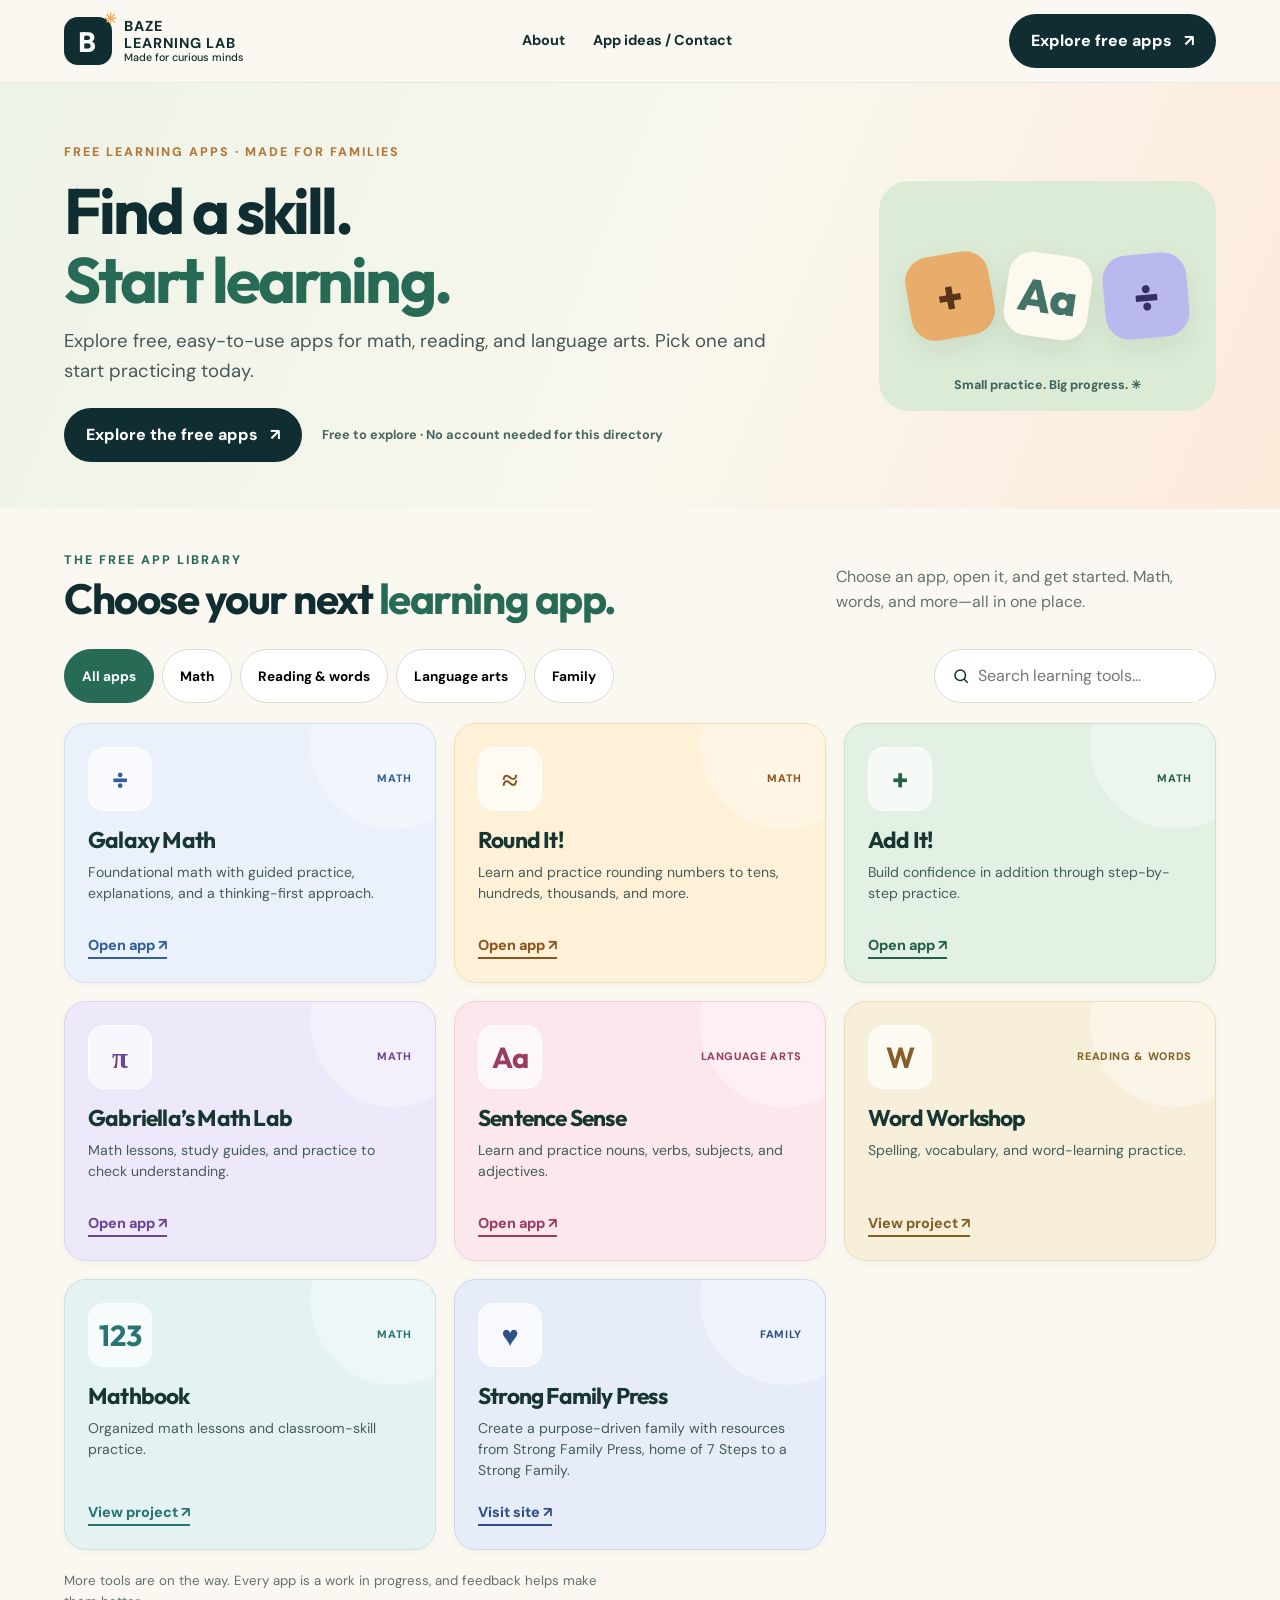
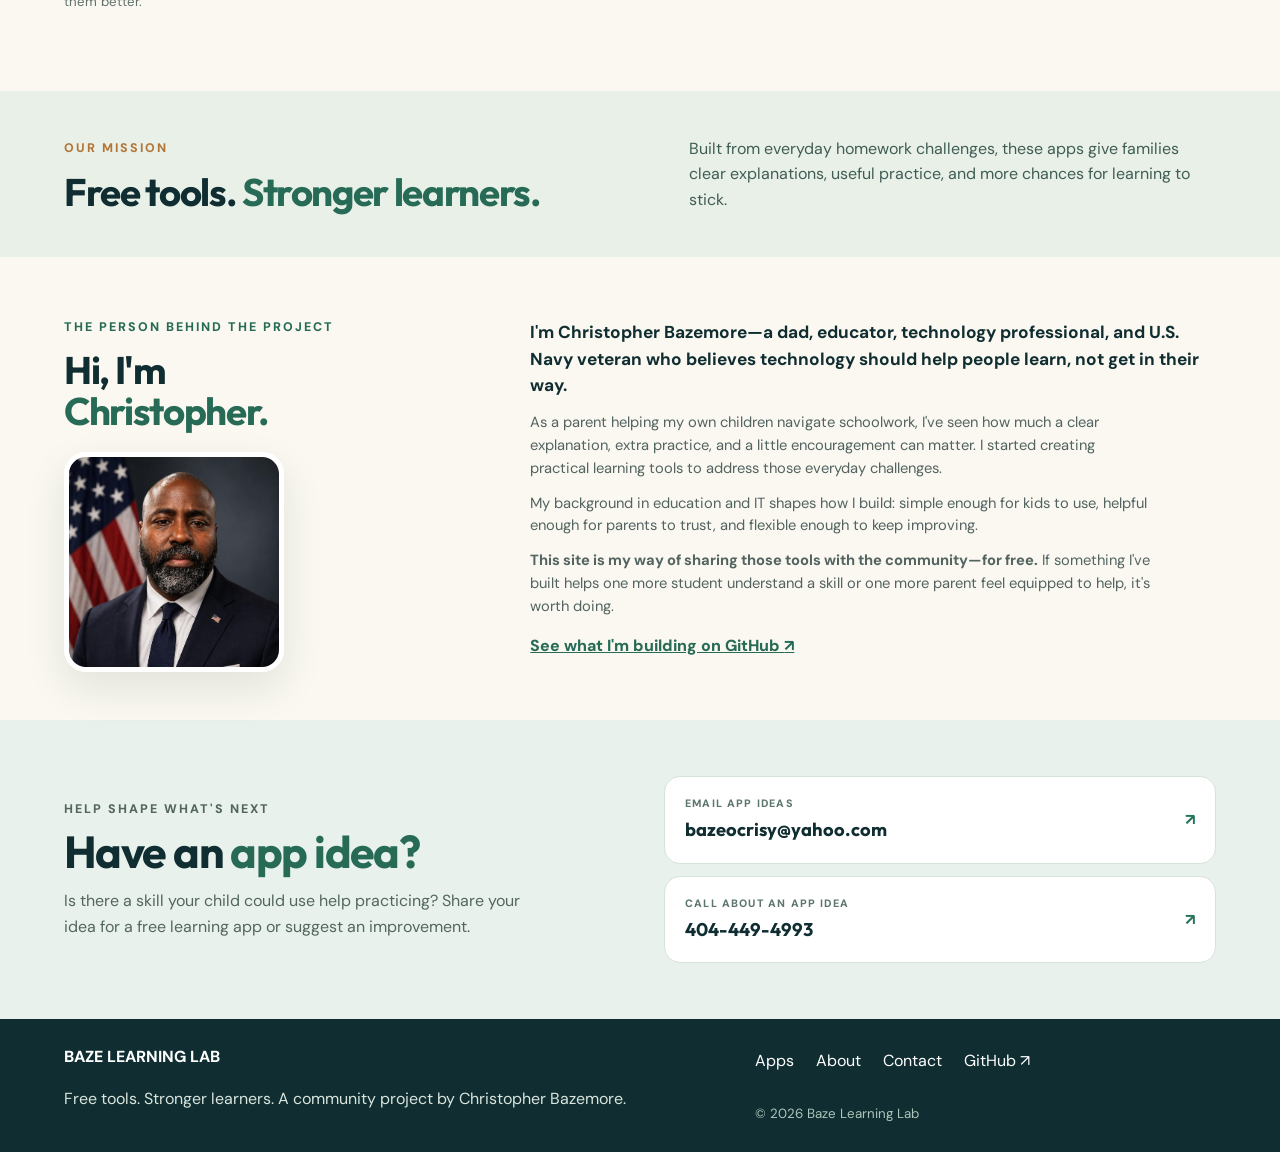
==== commit 60af44d7: "Add Strong Family Press card and Family filter Co-Authored-By: Claude Opus 5.5 <noreply@anthropic.co" ====
--- a/index.html
+++ b/index.html
@@ -26,7 +26,7 @@
   </header>
   <main id="main">
     <section class="hero" id="home"><div class="wrap hero-layout"><div class="hero-copy"><p class="eyebrow">FREE LEARNING APPS · MADE FOR FAMILIES</p><h1>Find a skill.<br><em>Start learning.</em></h1><p class="hero-lead">Explore free, easy-to-use apps for math, reading, and language arts. Pick one and start practicing today.</p><div class="hero-actions"><a class="btn btn-primary" href="#apps">Explore the free apps <span aria-hidden="true">↗</span></a><span class="hero-free">Free to explore · No account needed for this directory</span></div></div><div class="hero-side" aria-hidden="true"><span class="hero-symbol symbol-one">+</span><span class="hero-symbol symbol-two">Aa</span><span class="hero-symbol symbol-three">÷</span><span class="hero-side-caption">Small practice. Big progress. ✳</span></div></div></section>
-    <section class="apps-section section" id="apps"><div class="wrap"><div class="section-top"><div><p class="eyebrow text-green">THE FREE APP LIBRARY</p><h2>Choose your next <em>learning app.</em></h2></div><p>Choose an app, open it, and get started. Math, words, and more—all in one place.</p></div><div class="filters" role="group" aria-label="Filter apps"><div class="filter-buttons"><button class="filter active" data-filter="all" aria-pressed="true">All apps</button><button class="filter" data-filter="math" aria-pressed="false">Math</button><button class="filter" data-filter="reading" aria-pressed="false">Reading & words</button><button class="filter" data-filter="language" aria-pressed="false">Language arts</button></div><label class="search-wrap"><span class="visually-hidden">Search apps</span><svg viewBox="0 0 24 24" width="18" height="18" aria-hidden="true"><circle cx="11" cy="11" r="7" fill="none" stroke="currentColor" stroke-width="2"/><path d="m16 16 5 5" stroke="currentColor" stroke-width="2"/></svg><input type="search" id="search" placeholder="Search learning tools..."></label></div><div class="app-grid" id="appGrid"></div><p id="emptyState" class="empty" hidden>No apps match your search. Try another word or category.</p><p class="library-note">More tools are on the way. Every app is a work in progress, and feedback helps make them better.</p></div></section>
+    <section class="apps-section section" id="apps"><div class="wrap"><div class="section-top"><div><p class="eyebrow text-green">THE FREE APP LIBRARY</p><h2>Choose your next <em>learning app.</em></h2></div><p>Choose an app, open it, and get started. Math, words, and more—all in one place.</p></div><div class="filters" role="group" aria-label="Filter apps"><div class="filter-buttons"><button class="filter active" data-filter="all" aria-pressed="true">All apps</button><button class="filter" data-filter="math" aria-pressed="false">Math</button><button class="filter" data-filter="reading" aria-pressed="false">Reading & words</button><button class="filter" data-filter="language" aria-pressed="false">Language arts</button><button class="filter" data-filter="family" aria-pressed="false">Family</button></div><label class="search-wrap"><span class="visually-hidden">Search apps</span><svg viewBox="0 0 24 24" width="18" height="18" aria-hidden="true"><circle cx="11" cy="11" r="7" fill="none" stroke="currentColor" stroke-width="2"/><path d="m16 16 5 5" stroke="currentColor" stroke-width="2"/></svg><input type="search" id="search" placeholder="Search learning tools..."></label></div><div class="app-grid" id="appGrid"></div><p id="emptyState" class="empty" hidden>No apps match your search. Try another word or category.</p><p class="library-note">More tools are on the way. Every app is a work in progress, and feedback helps make them better.</p></div></section>
     <section class="mission-section section" id="mission"><div class="wrap mission-compact"><div><p class="eyebrow">OUR MISSION</p><h2>Free tools. <em>Stronger learners.</em></h2></div><p>Built from everyday homework challenges, these apps give families clear explanations, useful practice, and more chances for learning to stick.</p></div></section>
     <section class="about-section section" id="about"><div class="wrap about-grid"><div><p class="eyebrow text-green">THE PERSON BEHIND THE PROJECT</p><h2>Hi, I'm<br><em>Christopher.</em></h2><img class="creator-portrait" src="IMG_0071.jpeg" alt="Christopher Bazemore, creator of Baze Learning Lab" width="460" height="460" loading="lazy"></div><div class="about-content"><p class="about-intro">I'm Christopher Bazemore—a dad, educator, technology professional, and U.S. Navy veteran who believes technology should help people learn, not get in their way.</p><p>As a parent helping my own children navigate schoolwork, I've seen how much a clear explanation, extra practice, and a little encouragement can matter. I started creating practical learning tools to address those everyday challenges.</p><p>My background in education and IT shapes how I build: simple enough for kids to use, helpful enough for parents to trust, and flexible enough to keep improving.</p><p><strong>This site is my way of sharing those tools with the community—for free.</strong> If something I've built helps one more student understand a skill or one more parent feel equipped to help, it's worth doing.</p><a class="about-link" href="https://github.com/bazeocrisy" target="_blank" rel="noopener noreferrer">See what I'm building on GitHub <span aria-hidden="true">↗</span></a></div></div></section>
     <section id="contact" class="contact-section"><div class="wrap contact-layout"><div><p class="eyebrow">HELP SHAPE WHAT'S NEXT</p><h2>Have an <em>app idea?</em></h2><p>Is there a skill your child could use help practicing? Share your idea for a free learning app or suggest an improvement.</p></div><div class="contact-links"><a href="mailto:bazeocrisy@yahoo.com?subject=Baze%20Learning%20Lab%20App%20Idea" class="contact-link"><span>EMAIL APP IDEAS</span><strong>bazeocrisy@yahoo.com</strong><span aria-hidden="true">↗</span></a><a href="tel:+14044494993" class="contact-link"><span>CALL ABOUT AN APP IDEA</span><strong>404-449-4993</strong><span aria-hidden="true">↗</span></a></div></div></section>
--- a/styles.css
+++ b/styles.css
@@ -1,5 +1,5 @@
 @import url('https://fonts.googleapis.com/css2?family=DM+Sans:wght@400;500;600;700;800&family=Outfit:wght@400;500;600;700;800&display=swap');
-:root{--ink:#102e31;--green:#276b57;--cream:#faf8f0;--orange:#f5aa57;--line:#e7e8df}*{box-sizing:border-box}html{scroll-behavior:smooth}body{margin:0;background:var(--cream);color:var(--ink);font-family:"DM Sans",Arial,sans-serif;line-height:1.6}h1,h2,h3{font-family:Outfit,Arial,sans-serif;line-height:1.08;letter-spacing:-.035em}h1{font-size:clamp(3.5rem,6.5vw,6.8rem);margin:.2em 0}h2{font-size:clamp(2.8rem,5vw,4.7rem);margin:.2em 0 .5em}h3{font-size:1.55rem;margin:.6rem 0}h1 em,h2 em{color:var(--green);font-style:normal}p{max-width:62ch}a{color:inherit}.wrap{max-width:1200px;margin:auto;padding:0 24px}.section{padding:90px 0}.eyebrow{font-size:.78rem;font-weight:800;letter-spacing:.16em;color:#b27738}.text-green{color:var(--green)}.skip-link{position:absolute;top:-80px;background:#fff;padding:10px;z-index:9}.skip-link:focus{top:0}.site-header{background:var(--cream);position:sticky;top:0;z-index:10;border-bottom:1px solid var(--line)}.nav-inner{min-height:82px;display:flex;align-items:center;justify-content:space-between;gap:24px}.brand{display:flex;align-items:center;gap:12px;text-decoration:none;font-size:.9rem;font-weight:800;line-height:1.15;letter-spacing:.07em}.brand strong{display:block}.brand small{display:block;font-size:.67rem;font-weight:500;letter-spacing:0}.brand-icon{display:grid;place-items:center;position:relative;width:48px;height:48px;border-radius:14px;background:var(--ink);color:white;font:bold 28px Outfit}.spark{position:absolute;color:var(--orange);font-size:15px;right:-6px;top:-8px}.nav-cta,.btn{display:inline-flex;align-items:center;gap:12px;text-decoration:none;font-weight:800;border-radius:40px;padding:14px 22px}.nav-cta,.btn-primary{background:var(--ink);color:white}.btn-text{padding-left:0}.btn-light{background:#fff;color:var(--ink)}.menu-toggle{display:none}.mobile-nav{padding:18px 25px;background:white}.mobile-nav a{display:block;padding:8px}.mobile-nav[hidden]{display:none}.hero{overflow:hidden;background:#f3efe1}.hero-layout{display:grid;grid-template-columns:1.1fr .9fr;align-items:center;min-height:670px;gap:35px;padding-top:60px;padding-bottom:70px}.hero-lead{font-size:1.23rem;color:#465758}.hero-actions{display:flex;align-items:center;flex-wrap:wrap;gap:16px;margin-top:32px}.hero-notes{display:flex;flex-wrap:wrap;gap:20px;font-size:.85rem;margin-top:38px;font-weight:700;color:#57715f}.hero-art{position:relative;min-height:470px;display:grid;place-items:center}.orb{position:absolute;border-radius:50%}.orb-one{width:410px;height:410px;background:#e2e5ca}.orb-two{width:290px;height:290px;background:#bed8bc;right:0;bottom:0}.hero-card{position:relative;transform:rotate(-5deg);background:white;box-shadow:0 35px 70px #1a48332c;border:2px solid #dae0d6;border-radius:24px;padding:26px;width:min(390px,90%)}.mini-title{font-size:.75rem;font-weight:800;letter-spacing:.09em}.math-illustration{font:700 clamp(42px,5vw,68px) Outfit;display:flex;flex-wrap:wrap;justify-content:center;align-items:center;gap:12px;padding:46px 0}.number-a{color:#ec8e4b}.number-b{color:#32886c}.question{color:#cb8660}.card-bottom{font-size:.8rem;font-weight:700;display:flex;justify-content:space-between}.floating-card{position:absolute;z-index:1;background:white;padding:14px 20px;border-radius:14px;box-shadow:0 12px 40px #153d3522;font-weight:700}.float-top{top:30px;right:5px;transform:rotate(8deg)}.float-bottom{bottom:35px;left:0;transform:rotate(4deg)}.float-bottom span{display:block;color:#e2a647}.cross{position:absolute;top:20px;left:30px;font-size:3rem;color:#d99e40}.stats-band{background:var(--ink);color:white;padding:28px 0}.stats-grid{display:grid;grid-template-columns:repeat(3,1fr);gap:25px}.stats-grid strong{display:block;font-family:Outfit;font-size:1.35rem}.stats-grid span{font-size:.85rem;color:#b3d2cd}.section-top{display:flex;justify-content:space-between;align-items:end;gap:40px}.section-top>p{max-width:380px}.filters{display:flex;justify-content:space-between;gap:16px;flex-wrap:wrap;margin:30px 0}.filter-buttons{display:flex;flex-wrap:wrap;gap:8px}.filter{border:1px solid #d7ded5;border-radius:50px;background:white;padding:11px 17px;font:700 .85rem "DM Sans";cursor:pointer}.filter.active{background:var(--green);border-color:var(--green);color:#fff}.search-wrap{display:flex;align-items:center;gap:8px;border:1px solid #d7ded5;border-radius:50px;background:#fff;padding:0 17px}.search-wrap input{border:0;padding:13px 0;font:inherit;outline:none;width:220px}.visually-hidden{position:absolute;width:1px;height:1px;overflow:hidden;clip:rect(0,0,0,0)}.app-grid{display:grid;grid-template-columns:repeat(3,minmax(0,1fr));gap:20px}.app-card{background:white;border:1px solid var(--line);border-radius:20px;padding:28px;display:flex;flex-direction:column;min-height:300px;transition:transform .2s,box-shadow .2s}.app-card:hover{transform:translateY(-4px);box-shadow:0 18px 40px #153d3518}.app-icon{width:60px;height:60px;border-radius:16px;background:#e1f1dd;color:#24614f;display:grid;place-items:center;font:bold 30px Outfit}.app-icon.reading{background:#ffebd8;color:#ac6931}.app-icon.language{background:#eae5ff;color:#6853a2}.app-category{color:#658073;text-transform:uppercase;letter-spacing:.1em;font-size:.7rem;font-weight:800;margin-top:22px}.app-card p{margin-top:0;color:#506362}.app-card a{margin-top:auto;font-weight:800;color:var(--green);text-decoration:none}.library-note,.empty{color:#60716c;margin-top:30px}.mission-section{background:#e9efe4}.mission-grid,.about-grid{display:grid;grid-template-columns:1fr 1fr;gap:80px;align-items:center}.mission-visual{min-height:420px;background:#b7d3bb;border-radius:24px;position:relative;display:grid;place-items:center;overflow:hidden}.mission-sticker{position:relative;z-index:1;padding:50px;background:#fff9e7;border:8px solid #fff;transform:rotate(-9deg);font:800 45px/1.05 Outfit;box-shadow:0 12px 30px #163f3f22}.big-sun{position:absolute;font-size:400px;color:#e2a65e;right:-70px;bottom:-180px}.scribble{position:absolute;top:28px;left:28px;font-weight:700}.mission-values{display:flex;flex-wrap:wrap;gap:20px;margin-top:30px}.mission-values span{display:block;color:#608b72}.mission-values strong{display:block;color:var(--ink)}.portrait-placeholder{border-radius:22px;background:#dce8db;max-width:330px;min-height:320px;display:grid;place-content:center;text-align:center}.portrait-placeholder span{font:bold 100px Outfit;color:#58916e}.portrait-placeholder p{font-size:.7rem;font-weight:800;letter-spacing:.15em}.about-content p{font-size:1.03rem;color:#526361}.about-content .about-intro{font-size:1.3rem;color:var(--ink);font-weight:700}.about-link{display:inline-block;font-weight:800;margin-top:15px;color:var(--green)}.closing{background:#17443e;color:white;text-align:center;padding:85px 0}.closing h2 em{color:#aee4b7}.closing-content{display:grid;justify-items:center}.closing-content p{margin-bottom:30px}.closing-star{font-size:70px;color:#f3ba5f}footer{padding:50px 0;background:#102e31;color:#d9e5dd}.footer-inner{display:flex;justify-content:space-between;gap:40px}.footer-brand{color:#fff;text-decoration:none;font-weight:800}.footer-right{display:flex;flex-wrap:wrap;gap:22px;align-items:center}.footer-right a{color:#fff;text-decoration:none}.footer-right small{width:100%;color:#adc4ba}@media(max-width:850px){.hero-layout,.mission-grid,.about-grid{grid-template-columns:1fr}.hero-layout{padding-top:50px}.hero-art{min-height:350px}.app-grid{grid-template-columns:repeat(2,1fr)}.section-top{display:block}.mission-grid,.about-grid{gap:40px}}@media(max-width:600px){.nav-cta{display:none}.menu-toggle{display:block;border:0;background:var(--ink);color:#fff;border-radius:9px;padding:10px 14px}.hero-art{min-height:270px}.hero-card{padding:15px}.math-illustration{padding:22px 0}.floating-card{font-size:.7rem}.stats-grid{grid-template-columns:1fr;gap:16px}.app-grid{grid-template-columns:1fr}.section{padding:55px 0}.mission-visual{min-height:280px}.mission-sticker{font-size:30px}.footer-inner{display:block}.footer-right{margin-top:25px}.search-wrap{width:100%}.search-wrap input{width:100%}}@media(prefers-reduced-motion:reduce){html{scroll-behavior:auto}.app-card{transition:none}}
+:root{--ink:#102e31;--green:#276b57;--cream:#faf8f0;--orange:#f5aa57;--line:#e7e8df}*{box-sizing:border-box}html{scroll-behavior:smooth}body{margin:0;background:var(--cream);color:var(--ink);font-family:"DM Sans",Arial,sans-serif;line-height:1.6}h1,h2,h3{font-family:Outfit,Arial,sans-serif;line-height:1.08;letter-spacing:-.035em}h1{font-size:clamp(3.5rem,6.5vw,6.8rem);margin:.2em 0}h2{font-size:clamp(2.8rem,5vw,4.7rem);margin:.2em 0 .5em}h3{font-size:1.55rem;margin:.6rem 0}h1 em,h2 em{color:var(--green);font-style:normal}p{max-width:62ch}a{color:inherit}.wrap{max-width:1200px;margin:auto;padding:0 24px}.section{padding:90px 0}.eyebrow{font-size:.78rem;font-weight:800;letter-spacing:.16em;color:#b27738}.text-green{color:var(--green)}.skip-link{position:absolute;top:-80px;background:#fff;padding:10px;z-index:9}.skip-link:focus{top:0}.site-header{background:var(--cream);position:sticky;top:0;z-index:10;border-bottom:1px solid var(--line)}.nav-inner{min-height:82px;display:flex;align-items:center;justify-content:space-between;gap:24px}.brand{display:flex;align-items:center;gap:12px;text-decoration:none;font-size:.9rem;font-weight:800;line-height:1.15;letter-spacing:.07em}.brand strong{display:block}.brand small{display:block;font-size:.67rem;font-weight:500;letter-spacing:0}.brand-icon{display:grid;place-items:center;position:relative;width:48px;height:48px;border-radius:14px;background:var(--ink);color:white;font:bold 28px Outfit}.spark{position:absolute;color:var(--orange);font-size:15px;right:-6px;top:-8px}.nav-cta,.btn{display:inline-flex;align-items:center;gap:12px;text-decoration:none;font-weight:800;border-radius:40px;padding:14px 22px}.nav-cta,.btn-primary{background:var(--ink);color:white}.btn-text{padding-left:0}.btn-light{background:#fff;color:var(--ink)}.menu-toggle{display:none}.mobile-nav{padding:18px 25px;background:white}.mobile-nav a{display:block;padding:8px}.mobile-nav[hidden]{display:none}.hero{overflow:hidden;background:#f3efe1}.hero-layout{display:grid;grid-template-columns:1.1fr .9fr;align-items:center;min-height:670px;gap:35px;padding-top:60px;padding-bottom:70px}.hero-lead{font-size:1.23rem;color:#465758}.hero-actions{display:flex;align-items:center;flex-wrap:wrap;gap:16px;margin-top:32px}.hero-notes{display:flex;flex-wrap:wrap;gap:20px;font-size:.85rem;margin-top:38px;font-weight:700;color:#57715f}.hero-art{position:relative;min-height:470px;display:grid;place-items:center}.orb{position:absolute;border-radius:50%}.orb-one{width:410px;height:410px;background:#e2e5ca}.orb-two{width:290px;height:290px;background:#bed8bc;right:0;bottom:0}.hero-card{position:relative;transform:rotate(-5deg);background:white;box-shadow:0 35px 70px #1a48332c;border:2px solid #dae0d6;border-radius:24px;padding:26px;width:min(390px,90%)}.mini-title{font-size:.75rem;font-weight:800;letter-spacing:.09em}.math-illustration{font:700 clamp(42px,5vw,68px) Outfit;display:flex;flex-wrap:wrap;justify-content:center;align-items:center;gap:12px;padding:46px 0}.number-a{color:#ec8e4b}.number-b{color:#32886c}.question{color:#cb8660}.card-bottom{font-size:.8rem;font-weight:700;display:flex;justify-content:space-between}.floating-card{position:absolute;z-index:1;background:white;padding:14px 20px;border-radius:14px;box-shadow:0 12px 40px #153d3522;font-weight:700}.float-top{top:30px;right:5px;transform:rotate(8deg)}.float-bottom{bottom:35px;left:0;transform:rotate(4deg)}.float-bottom span{display:block;color:#e2a647}.cross{position:absolute;top:20px;left:30px;font-size:3rem;color:#d99e40}.stats-band{background:var(--ink);color:white;padding:28px 0}.stats-grid{display:grid;grid-template-columns:repeat(3,1fr);gap:25px}.stats-grid strong{display:block;font-family:Outfit;font-size:1.35rem}.stats-grid span{font-size:.85rem;color:#b3d2cd}.section-top{display:flex;justify-content:space-between;align-items:end;gap:40px}.section-top>p{max-width:380px}.filters{display:flex;justify-content:space-between;gap:16px;flex-wrap:wrap;margin:30px 0}.filter-buttons{display:flex;flex-wrap:wrap;gap:8px}.filter{border:1px solid #d7ded5;border-radius:50px;background:white;padding:11px 17px;font:700 .85rem "DM Sans";cursor:pointer}.filter.active{background:var(--green);border-color:var(--green);color:#fff}.search-wrap{display:flex;align-items:center;gap:8px;border:1px solid #d7ded5;border-radius:50px;background:#fff;padding:0 17px}.search-wrap input{border:0;padding:13px 0;font:inherit;outline:none;width:220px}.visually-hidden{position:absolute;width:1px;height:1px;overflow:hidden;clip:rect(0,0,0,0)}.app-grid{display:grid;grid-template-columns:repeat(3,minmax(0,1fr));gap:20px}.app-card{background:white;border:1px solid var(--line);border-radius:20px;padding:28px;display:flex;flex-direction:column;min-height:300px;transition:transform .2s,box-shadow .2s}.app-card:hover{transform:translateY(-4px);box-shadow:0 18px 40px #153d3518}.app-icon{width:60px;height:60px;border-radius:16px;background:#e1f1dd;color:#24614f;display:grid;place-items:center;font:bold 30px Outfit}.app-icon.reading{background:#ffebd8;color:#ac6931}.app-icon.language{background:#eae5ff;color:#6853a2}.app-icon.family{background:#e3eaf8;color:#2f4f86}.app-category{color:#658073;text-transform:uppercase;letter-spacing:.1em;font-size:.7rem;font-weight:800;margin-top:22px}.app-card p{margin-top:0;color:#506362}.app-card a{margin-top:auto;font-weight:800;color:var(--green);text-decoration:none}.library-note,.empty{color:#60716c;margin-top:30px}.mission-section{background:#e9efe4}.mission-grid,.about-grid{display:grid;grid-template-columns:1fr 1fr;gap:80px;align-items:center}.mission-visual{min-height:420px;background:#b7d3bb;border-radius:24px;position:relative;display:grid;place-items:center;overflow:hidden}.mission-sticker{position:relative;z-index:1;padding:50px;background:#fff9e7;border:8px solid #fff;transform:rotate(-9deg);font:800 45px/1.05 Outfit;box-shadow:0 12px 30px #163f3f22}.big-sun{position:absolute;font-size:400px;color:#e2a65e;right:-70px;bottom:-180px}.scribble{position:absolute;top:28px;left:28px;font-weight:700}.mission-values{display:flex;flex-wrap:wrap;gap:20px;margin-top:30px}.mission-values span{display:block;color:#608b72}.mission-values strong{display:block;color:var(--ink)}.portrait-placeholder{border-radius:22px;background:#dce8db;max-width:330px;min-height:320px;display:grid;place-content:center;text-align:center}.portrait-placeholder span{font:bold 100px Outfit;color:#58916e}.portrait-placeholder p{font-size:.7rem;font-weight:800;letter-spacing:.15em}.about-content p{font-size:1.03rem;color:#526361}.about-content .about-intro{font-size:1.3rem;color:var(--ink);font-weight:700}.about-link{display:inline-block;font-weight:800;margin-top:15px;color:var(--green)}.closing{background:#17443e;color:white;text-align:center;padding:85px 0}.closing h2 em{color:#aee4b7}.closing-content{display:grid;justify-items:center}.closing-content p{margin-bottom:30px}.closing-star{font-size:70px;color:#f3ba5f}footer{padding:50px 0;background:#102e31;color:#d9e5dd}.footer-inner{display:flex;justify-content:space-between;gap:40px}.footer-brand{color:#fff;text-decoration:none;font-weight:800}.footer-right{display:flex;flex-wrap:wrap;gap:22px;align-items:center}.footer-right a{color:#fff;text-decoration:none}.footer-right small{width:100%;color:#adc4ba}@media(max-width:850px){.hero-layout,.mission-grid,.about-grid{grid-template-columns:1fr}.hero-layout{padding-top:50px}.hero-art{min-height:350px}.app-grid{grid-template-columns:repeat(2,1fr)}.section-top{display:block}.mission-grid,.about-grid{gap:40px}}@media(max-width:600px){.nav-cta{display:none}.menu-toggle{display:block;border:0;background:var(--ink);color:#fff;border-radius:9px;padding:10px 14px}.hero-art{min-height:270px}.hero-card{padding:15px}.math-illustration{padding:22px 0}.floating-card{font-size:.7rem}.stats-grid{grid-template-columns:1fr;gap:16px}.app-grid{grid-template-columns:1fr}.section{padding:55px 0}.mission-visual{min-height:280px}.mission-sticker{font-size:30px}.footer-inner{display:block}.footer-right{margin-top:25px}.search-wrap{width:100%}.search-wrap input{width:100%}}@media(prefers-reduced-motion:reduce){html{scroll-behavior:auto}.app-card{transition:none}}
 
 .creator-portrait{display:block;width:min(100%,360px);height:auto;aspect-ratio:1;object-fit:cover;border-radius:22px;box-shadow:0 16px 40px #102e311a;border:5px solid white}
 
@@ -32,9 +32,10 @@
 .app-card.theme-sentence-sense{--card-bg:#fce7ed;--card-edge:#f4cddc;--accent:#9a3c62}
 .app-card.theme-word-workshop{--card-bg:#f7efda;--card-edge:#eadfb8;--accent:#856026}
 .app-card.theme-mathbook{--card-bg:#e4f2f2;--card-edge:#c9e3e1;--accent:#287373}
+.app-card.theme-strong-family-press{--card-bg:#e6edf8;--card-edge:#cbd8ee;--accent:#2f4f86}
 .app-card:hover{box-shadow:0 14px 32px #193e3621}
 .app-top{display:flex;align-items:center;justify-content:space-between;gap:12px;position:relative}
-.app-icon,.app-icon.reading,.app-icon.language{background:#ffffffa8;color:var(--accent);width:64px;height:64px;font-size:29px;border:1px solid #ffffffa8}
+.app-icon,.app-icon.reading,.app-icon.language,.app-icon.family{background:#ffffffa8;color:var(--accent);width:64px;height:64px;font-size:29px;border:1px solid #ffffffa8}
 .app-category{margin:0;letter-spacing:.06em;color:var(--accent);font-size:.68rem;text-align:right}
 .app-card h3{position:relative;font-size:1.42rem;margin:17px 0 9px;color:#173631}
 .app-card p{position:relative;font-size:.88rem;line-height:1.5;color:#455c59;margin:0 0 20px}
@@ -56,3 +57,21 @@
 footer{padding:25px 0}
 @media(max-width:900px){.hero-layout{grid-template-columns:1fr}.hero-side{display:none}.site-header nav[aria-label="Main navigation"]{gap:12px}.mission-compact{grid-template-columns:1fr;gap:8px}}
 @media(max-width:650px){.site-header nav[aria-label="Main navigation"]{display:none}.hero-layout{padding-top:32px;padding-bottom:34px}.hero h1{font-size:clamp(2.55rem,10vw,3.5rem)}.hero-actions{align-items:flex-start;flex-direction:column;gap:12px}.apps-section.section{padding-top:28px}.app-grid{grid-template-columns:1fr;gap:13px}.app-card{min-height:220px}.section-top>p{margin-top:10px}.filters{gap:14px}.filter{padding:9px 12px}.about-grid{gap:23px}.creator-portrait{width:180px}}
+
+/* Clear navigation and app idea contact section */
+.site-header nav[aria-label="Main navigation"]{display:flex;align-items:center;gap:28px}
+.site-header nav[aria-label="Main navigation"] a{display:inline-block;white-space:nowrap}
+.contact-section{background:#e9f1ec;padding:56px 0;scroll-margin-top:90px}
+.contact-layout{display:grid;grid-template-columns:1fr 1fr;gap:48px;align-items:center}
+.contact-layout h2{font-size:clamp(2rem,3.5vw,3.1rem);margin:8px 0 12px}
+.contact-layout p{margin:0;max-width:480px;color:#52665e}
+.contact-links{display:grid;gap:12px}
+.contact-link{display:grid;grid-template-columns:1fr auto;gap:3px 12px;align-items:center;padding:18px 20px;border:1px solid #d7e2d9;border-radius:16px;text-decoration:none;background:#fff;transition:transform .2s,border-color .2s}
+.contact-link span:first-child{font-size:.67rem;color:#5d766b;letter-spacing:.11em;font-weight:800;grid-column:1}
+.contact-link strong{font-family:Outfit,sans-serif;font-size:1.15rem;grid-column:1;overflow-wrap:anywhere}
+.contact-link span:last-child{grid-column:2;grid-row:1 / 3;font-weight:800;color:#26745b}
+.contact-link:hover{transform:translateY(-2px);border-color:#7eaa94}
+.contact-link:focus-visible{outline:3px solid #286f6a;outline-offset:3px}
+@media(max-width:850px){.contact-layout{grid-template-columns:1fr;gap:25px}}
+@media(max-width:650px){.contact-section{padding:35px 0}}
+@media(prefers-reduced-motion:reduce){.contact-link{transition:none}}
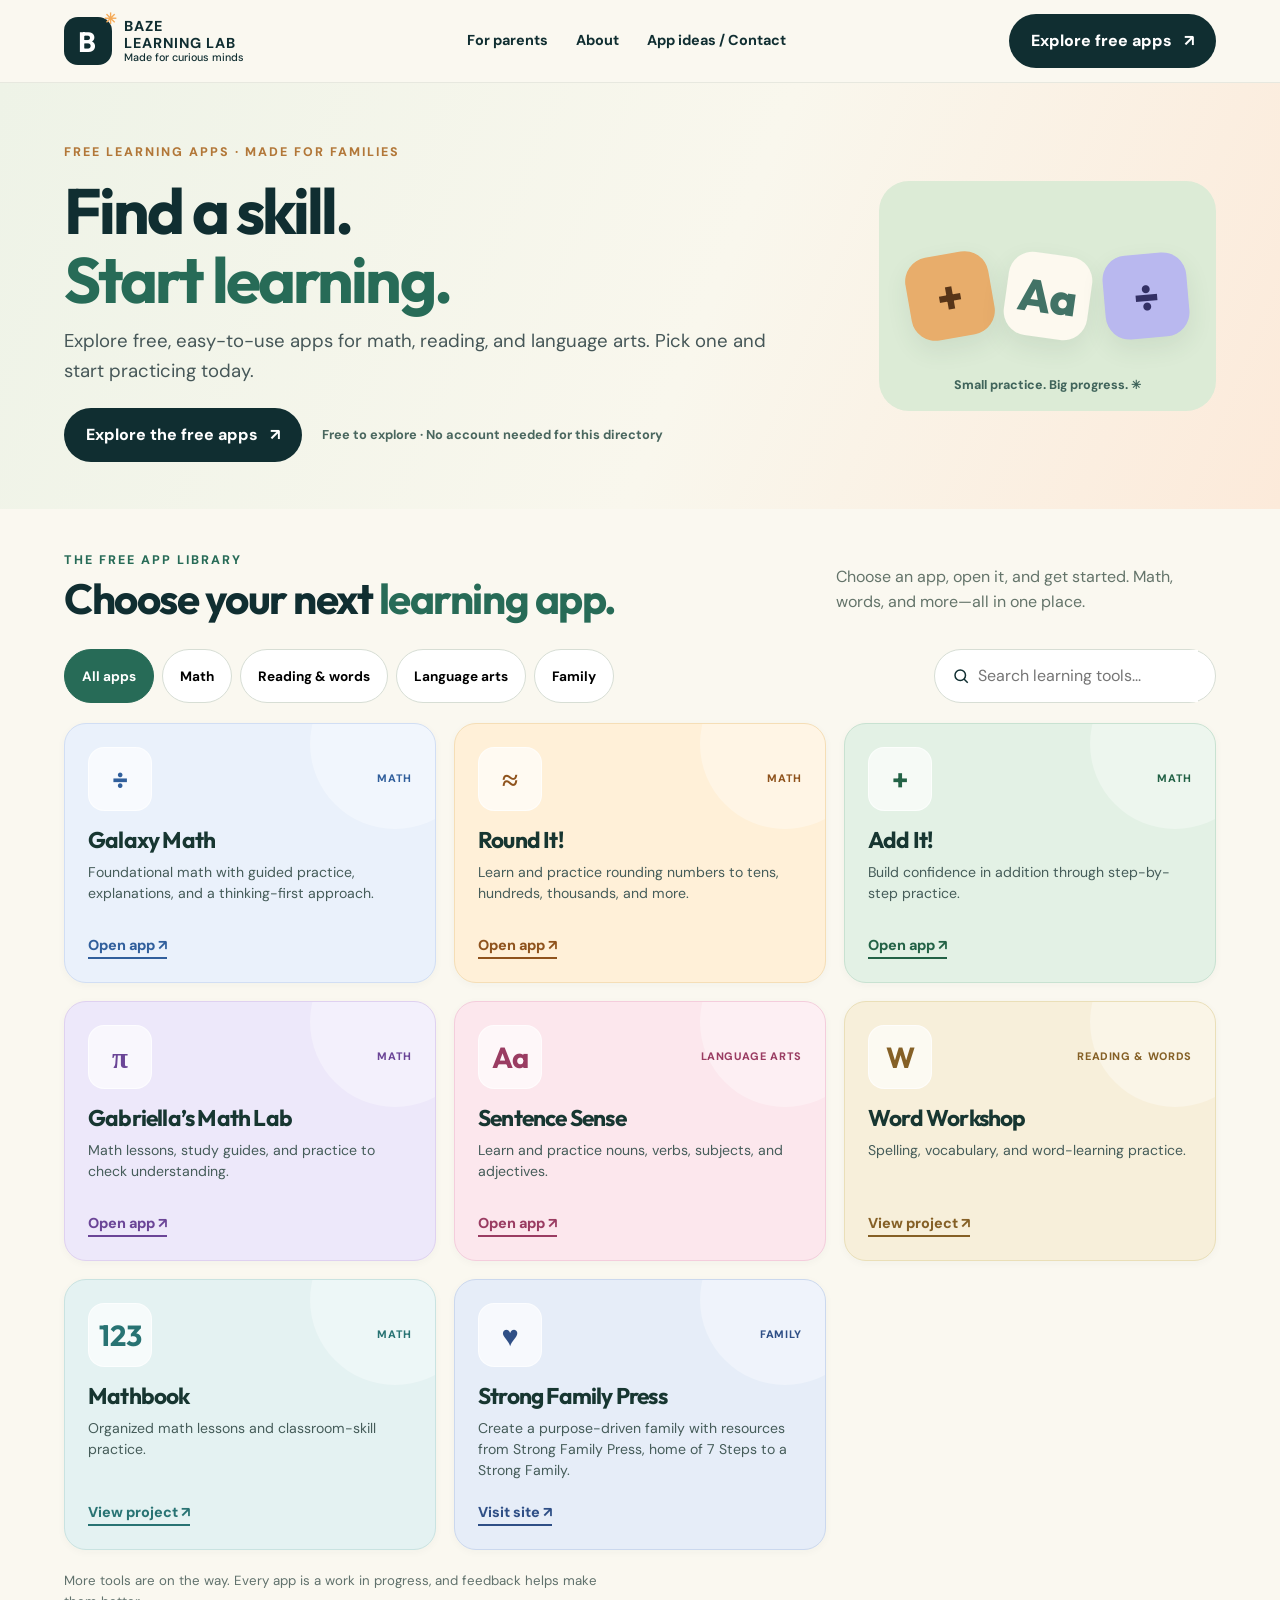
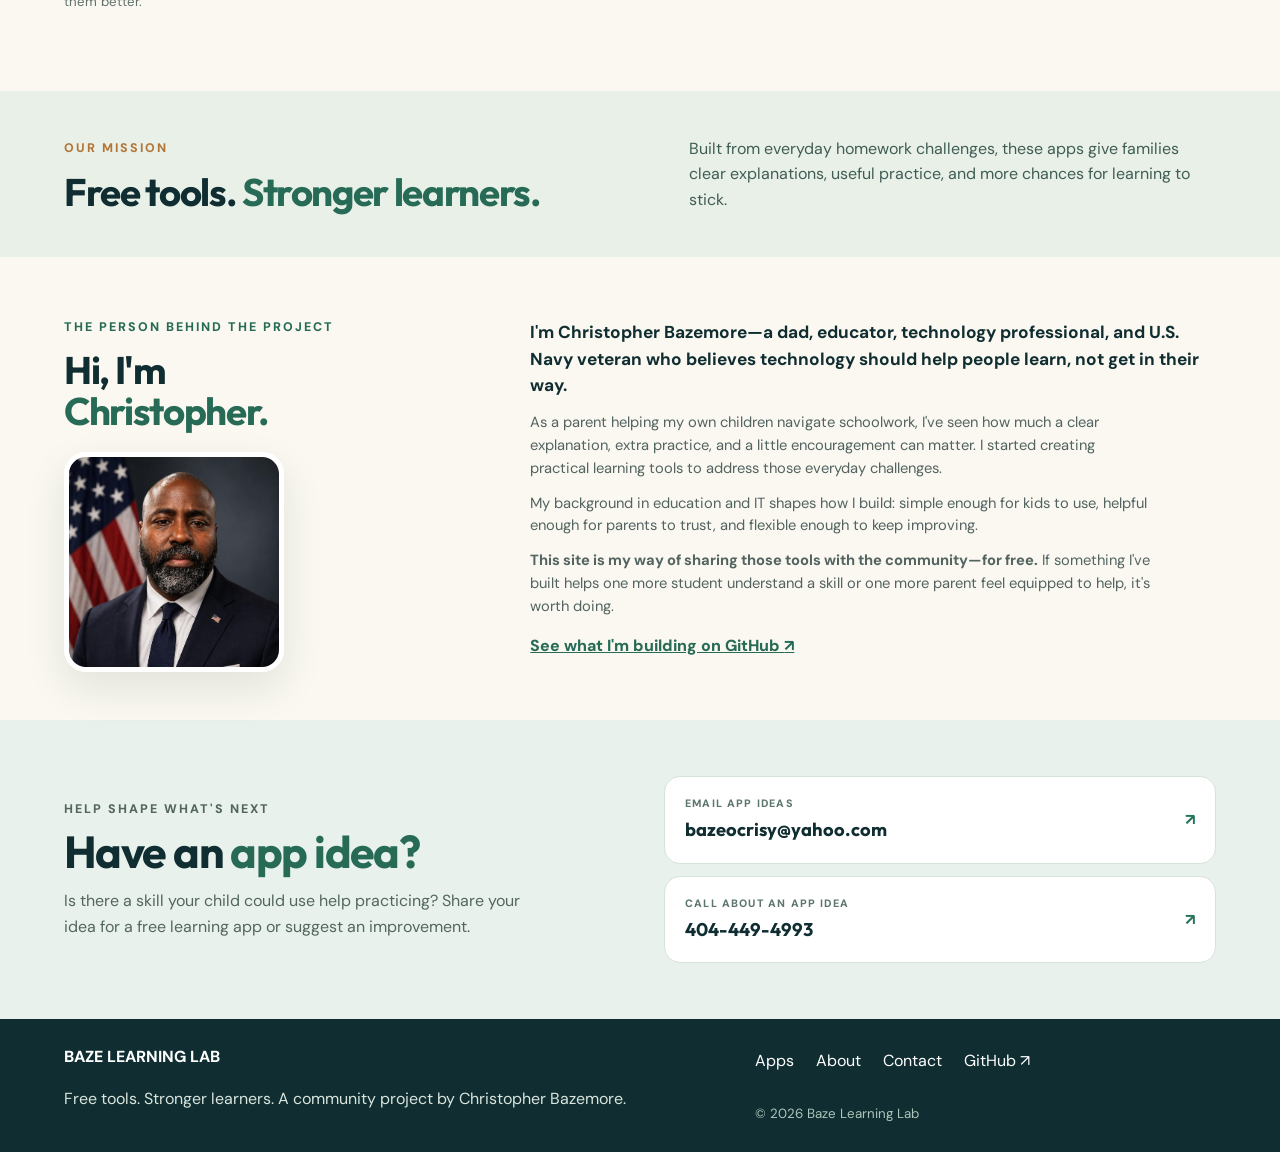
==== commit c62cdd1e: "Add For Parents page: Georgia grade 3 ELA alignment New parents.html shows every Georgia grade 3 ELA" ====
--- a/index.html
+++ b/index.html
@@ -18,11 +18,11 @@
   <header class="site-header">
     <div class="wrap nav-inner">
       <a class="brand" href="#home" aria-label="Baze Learning Lab home"><span class="brand-icon">B<span class="spark">✳</span></span><span>BAZE <strong>LEARNING LAB</strong><small>Made for curious minds</small></span></a>
-      <nav aria-label="Main navigation"><a href="#about">About</a><a href="#contact">App ideas / Contact</a></nav>
+      <nav aria-label="Main navigation"><a href="parents.html">For parents</a><a href="#about">About</a><a href="#contact">App ideas / Contact</a></nav>
       <a class="nav-cta" href="#apps">Explore free apps <span aria-hidden="true">↗</span></a>
       <button id="menuToggle" class="menu-toggle" aria-label="Open navigation" aria-expanded="false" aria-controls="mobileNav">☰</button>
     </div>
-    <nav id="mobileNav" class="mobile-nav" aria-label="Mobile navigation" hidden><a href="#apps">Explore apps</a><a href="#about">About</a><a href="#contact">App ideas / Contact</a></nav>
+    <nav id="mobileNav" class="mobile-nav" aria-label="Mobile navigation" hidden><a href="#apps">Explore apps</a><a href="parents.html">For parents</a><a href="#about">About</a><a href="#contact">App ideas / Contact</a></nav>
   </header>
   <main id="main">
     <section class="hero" id="home"><div class="wrap hero-layout"><div class="hero-copy"><p class="eyebrow">FREE LEARNING APPS · MADE FOR FAMILIES</p><h1>Find a skill.<br><em>Start learning.</em></h1><p class="hero-lead">Explore free, easy-to-use apps for math, reading, and language arts. Pick one and start practicing today.</p><div class="hero-actions"><a class="btn btn-primary" href="#apps">Explore the free apps <span aria-hidden="true">↗</span></a><span class="hero-free">Free to explore · No account needed for this directory</span></div></div><div class="hero-side" aria-hidden="true"><span class="hero-symbol symbol-one">+</span><span class="hero-symbol symbol-two">Aa</span><span class="hero-symbol symbol-three">÷</span><span class="hero-side-caption">Small practice. Big progress. ✳</span></div></div></section>
--- a/styles.css
+++ b/styles.css
@@ -75,3 +75,4 @@
 @media(max-width:850px){.contact-layout{grid-template-columns:1fr;gap:25px}}
 @media(max-width:650px){.contact-section{padding:35px 0}}
 @media(prefers-reduced-motion:reduce){.contact-link{transition:none}}
+@media(max-width:650px){.site-header nav[aria-label="Main navigation"]{display:none}} /* keep the desktop nav hidden on phones (the rule above overrode the earlier mobile hide) */
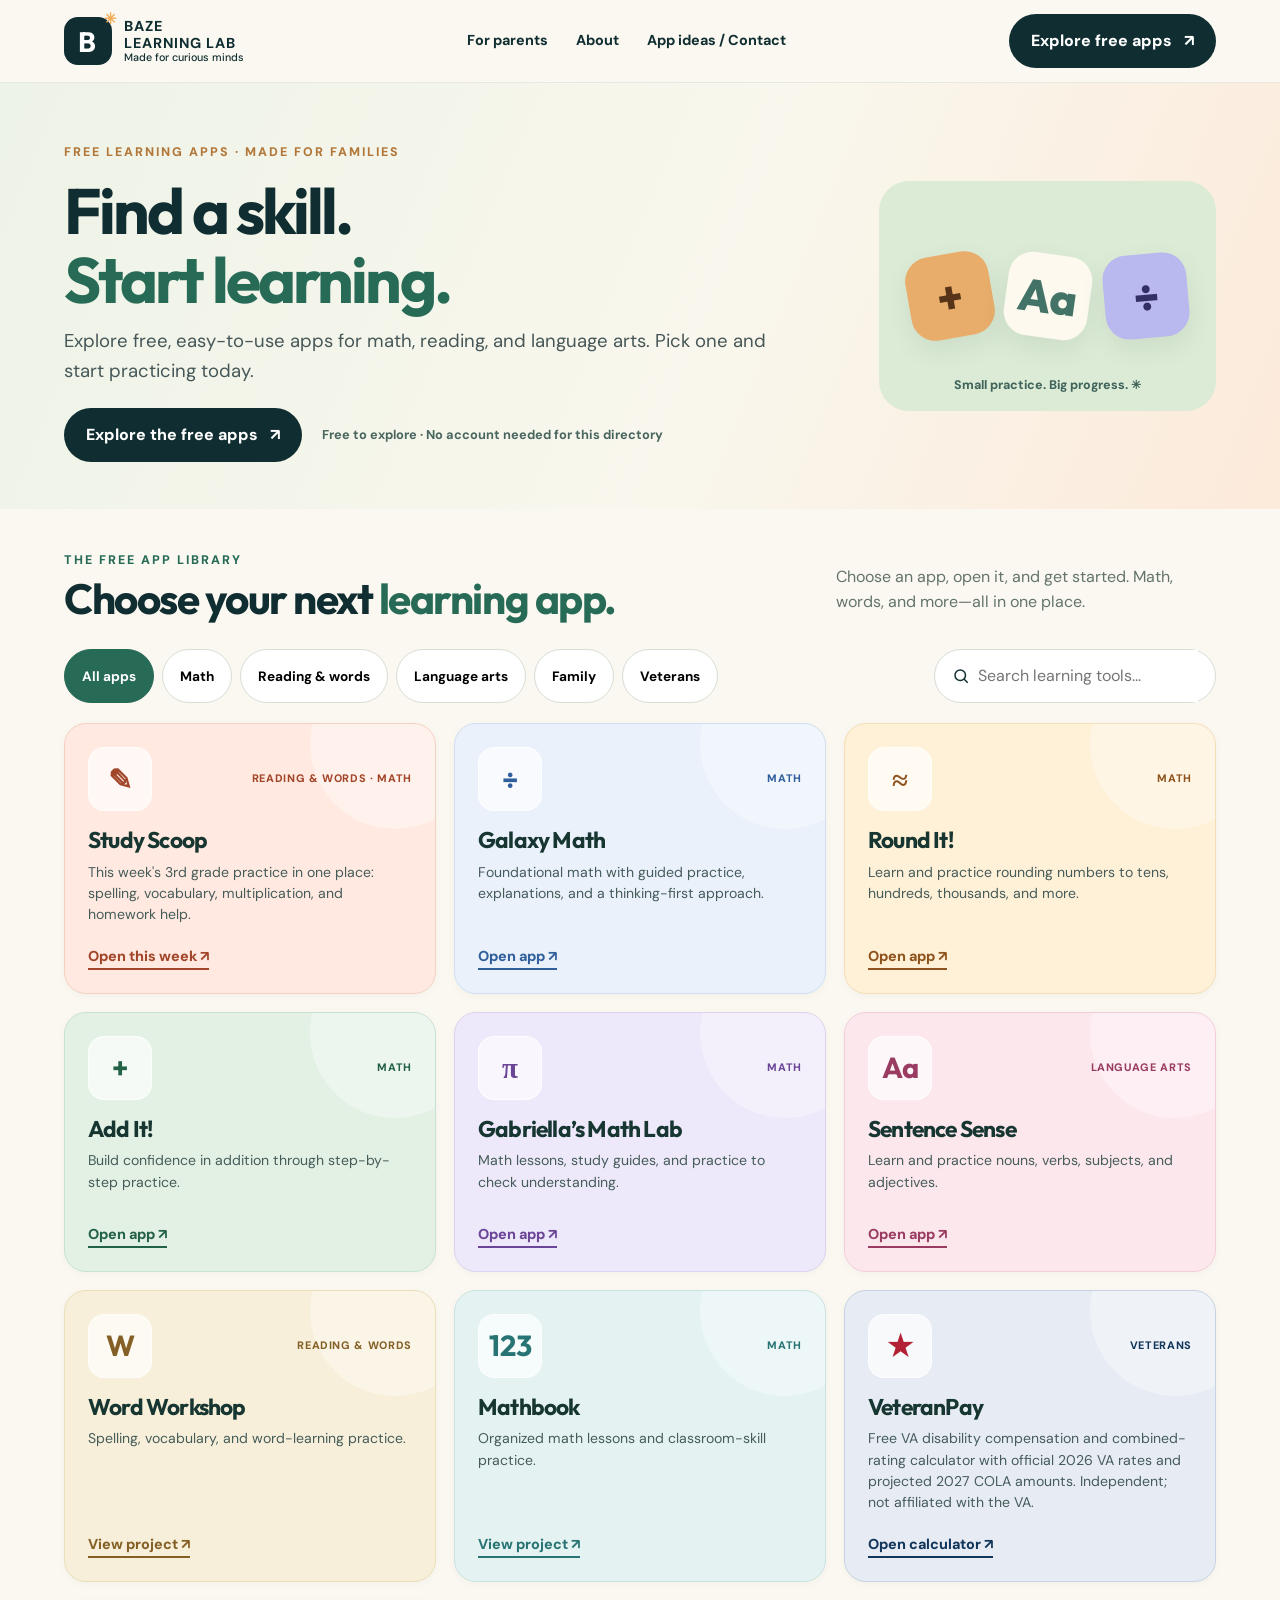
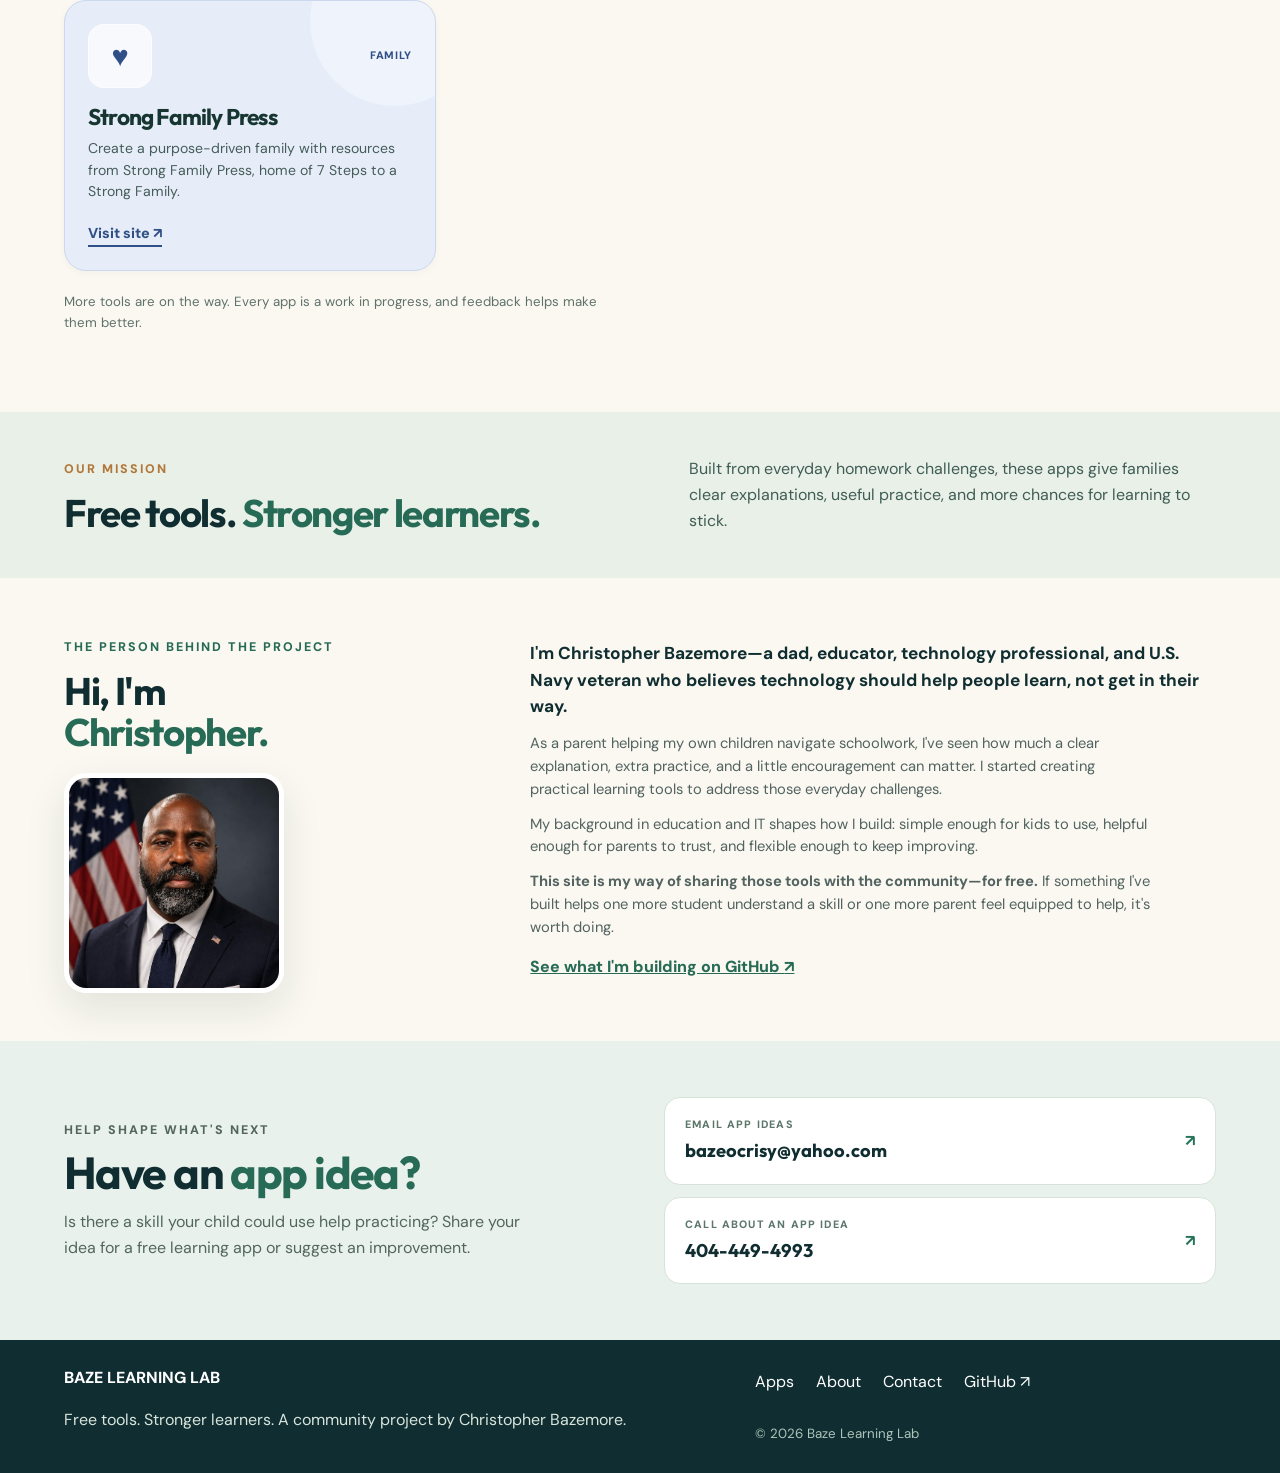
==== commit 83c119be: "Add VeteranPay calculator to the app library New Veterans category and filter button; card links to " ====
--- a/index.html
+++ b/index.html
@@ -26,7 +26,7 @@
   </header>
   <main id="main">
     <section class="hero" id="home"><div class="wrap hero-layout"><div class="hero-copy"><p class="eyebrow">FREE LEARNING APPS · MADE FOR FAMILIES</p><h1>Find a skill.<br><em>Start learning.</em></h1><p class="hero-lead">Explore free, easy-to-use apps for math, reading, and language arts. Pick one and start practicing today.</p><div class="hero-actions"><a class="btn btn-primary" href="#apps">Explore the free apps <span aria-hidden="true">↗</span></a><span class="hero-free">Free to explore · No account needed for this directory</span></div></div><div class="hero-side" aria-hidden="true"><span class="hero-symbol symbol-one">+</span><span class="hero-symbol symbol-two">Aa</span><span class="hero-symbol symbol-three">÷</span><span class="hero-side-caption">Small practice. Big progress. ✳</span></div></div></section>
-    <section class="apps-section section" id="apps"><div class="wrap"><div class="section-top"><div><p class="eyebrow text-green">THE FREE APP LIBRARY</p><h2>Choose your next <em>learning app.</em></h2></div><p>Choose an app, open it, and get started. Math, words, and more—all in one place.</p></div><div class="filters" role="group" aria-label="Filter apps"><div class="filter-buttons"><button class="filter active" data-filter="all" aria-pressed="true">All apps</button><button class="filter" data-filter="math" aria-pressed="false">Math</button><button class="filter" data-filter="reading" aria-pressed="false">Reading & words</button><button class="filter" data-filter="language" aria-pressed="false">Language arts</button><button class="filter" data-filter="family" aria-pressed="false">Family</button></div><label class="search-wrap"><span class="visually-hidden">Search apps</span><svg viewBox="0 0 24 24" width="18" height="18" aria-hidden="true"><circle cx="11" cy="11" r="7" fill="none" stroke="currentColor" stroke-width="2"/><path d="m16 16 5 5" stroke="currentColor" stroke-width="2"/></svg><input type="search" id="search" placeholder="Search learning tools..."></label></div><div class="app-grid" id="appGrid"></div><p id="emptyState" class="empty" hidden>No apps match your search. Try another word or category.</p><p class="library-note">More tools are on the way. Every app is a work in progress, and feedback helps make them better.</p></div></section>
+    <section class="apps-section section" id="apps"><div class="wrap"><div class="section-top"><div><p class="eyebrow text-green">THE FREE APP LIBRARY</p><h2>Choose your next <em>learning app.</em></h2></div><p>Choose an app, open it, and get started. Math, words, and more—all in one place.</p></div><div class="filters" role="group" aria-label="Filter apps"><div class="filter-buttons"><button class="filter active" data-filter="all" aria-pressed="true">All apps</button><button class="filter" data-filter="math" aria-pressed="false">Math</button><button class="filter" data-filter="reading" aria-pressed="false">Reading & words</button><button class="filter" data-filter="language" aria-pressed="false">Language arts</button><button class="filter" data-filter="family" aria-pressed="false">Family</button><button class="filter" data-filter="veterans" aria-pressed="false">Veterans</button></div><label class="search-wrap"><span class="visually-hidden">Search apps</span><svg viewBox="0 0 24 24" width="18" height="18" aria-hidden="true"><circle cx="11" cy="11" r="7" fill="none" stroke="currentColor" stroke-width="2"/><path d="m16 16 5 5" stroke="currentColor" stroke-width="2"/></svg><input type="search" id="search" placeholder="Search learning tools..."></label></div><div class="app-grid" id="appGrid"></div><p id="emptyState" class="empty" hidden>No apps match your search. Try another word or category.</p><p class="library-note">More tools are on the way. Every app is a work in progress, and feedback helps make them better.</p></div></section>
     <section class="mission-section section" id="mission"><div class="wrap mission-compact"><div><p class="eyebrow">OUR MISSION</p><h2>Free tools. <em>Stronger learners.</em></h2></div><p>Built from everyday homework challenges, these apps give families clear explanations, useful practice, and more chances for learning to stick.</p></div></section>
     <section class="about-section section" id="about"><div class="wrap about-grid"><div><p class="eyebrow text-green">THE PERSON BEHIND THE PROJECT</p><h2>Hi, I'm<br><em>Christopher.</em></h2><img class="creator-portrait" src="IMG_0071.jpeg" alt="Christopher Bazemore, creator of Baze Learning Lab" width="460" height="460" loading="lazy"></div><div class="about-content"><p class="about-intro">I'm Christopher Bazemore—a dad, educator, technology professional, and U.S. Navy veteran who believes technology should help people learn, not get in their way.</p><p>As a parent helping my own children navigate schoolwork, I've seen how much a clear explanation, extra practice, and a little encouragement can matter. I started creating practical learning tools to address those everyday challenges.</p><p>My background in education and IT shapes how I build: simple enough for kids to use, helpful enough for parents to trust, and flexible enough to keep improving.</p><p><strong>This site is my way of sharing those tools with the community—for free.</strong> If something I've built helps one more student understand a skill or one more parent feel equipped to help, it's worth doing.</p><a class="about-link" href="https://github.com/bazeocrisy" target="_blank" rel="noopener noreferrer">See what I'm building on GitHub <span aria-hidden="true">↗</span></a></div></div></section>
     <section id="contact" class="contact-section"><div class="wrap contact-layout"><div><p class="eyebrow">HELP SHAPE WHAT'S NEXT</p><h2>Have an <em>app idea?</em></h2><p>Is there a skill your child could use help practicing? Share your idea for a free learning app or suggest an improvement.</p></div><div class="contact-links"><a href="mailto:bazeocrisy@yahoo.com?subject=Baze%20Learning%20Lab%20App%20Idea" class="contact-link"><span>EMAIL APP IDEAS</span><strong>bazeocrisy@yahoo.com</strong><span aria-hidden="true">↗</span></a><a href="tel:+14044494993" class="contact-link"><span>CALL ABOUT AN APP IDEA</span><strong>404-449-4993</strong><span aria-hidden="true">↗</span></a></div></div></section>
--- a/styles.css
+++ b/styles.css
@@ -33,9 +33,12 @@
 .app-card.theme-word-workshop{--card-bg:#f7efda;--card-edge:#eadfb8;--accent:#856026}
 .app-card.theme-mathbook{--card-bg:#e4f2f2;--card-edge:#c9e3e1;--accent:#287373}
 .app-card.theme-strong-family-press{--card-bg:#e6edf8;--card-edge:#cbd8ee;--accent:#2f4f86}
+.app-card.theme-veteranpay{--card-bg:#e7ecf4;--card-edge:#c7d2e3;--accent:#12365a}
+.app-card.theme-veteranpay .app-icon{color:#b22234}
+.app-card.theme-study-scoop{--card-bg:#ffe9e0;--card-edge:#f6d1c2;--accent:#a2462a}
 .app-card:hover{box-shadow:0 14px 32px #193e3621}
 .app-top{display:flex;align-items:center;justify-content:space-between;gap:12px;position:relative}
-.app-icon,.app-icon.reading,.app-icon.language,.app-icon.family{background:#ffffffa8;color:var(--accent);width:64px;height:64px;font-size:29px;border:1px solid #ffffffa8}
+.app-icon,.app-icon.reading,.app-icon.language,.app-icon.family,.app-icon.veterans{background:#ffffffa8;color:var(--accent);width:64px;height:64px;font-size:29px;border:1px solid #ffffffa8}
 .app-category{margin:0;letter-spacing:.06em;color:var(--accent);font-size:.68rem;text-align:right}
 .app-card h3{position:relative;font-size:1.42rem;margin:17px 0 9px;color:#173631}
 .app-card p{position:relative;font-size:.88rem;line-height:1.5;color:#455c59;margin:0 0 20px}
